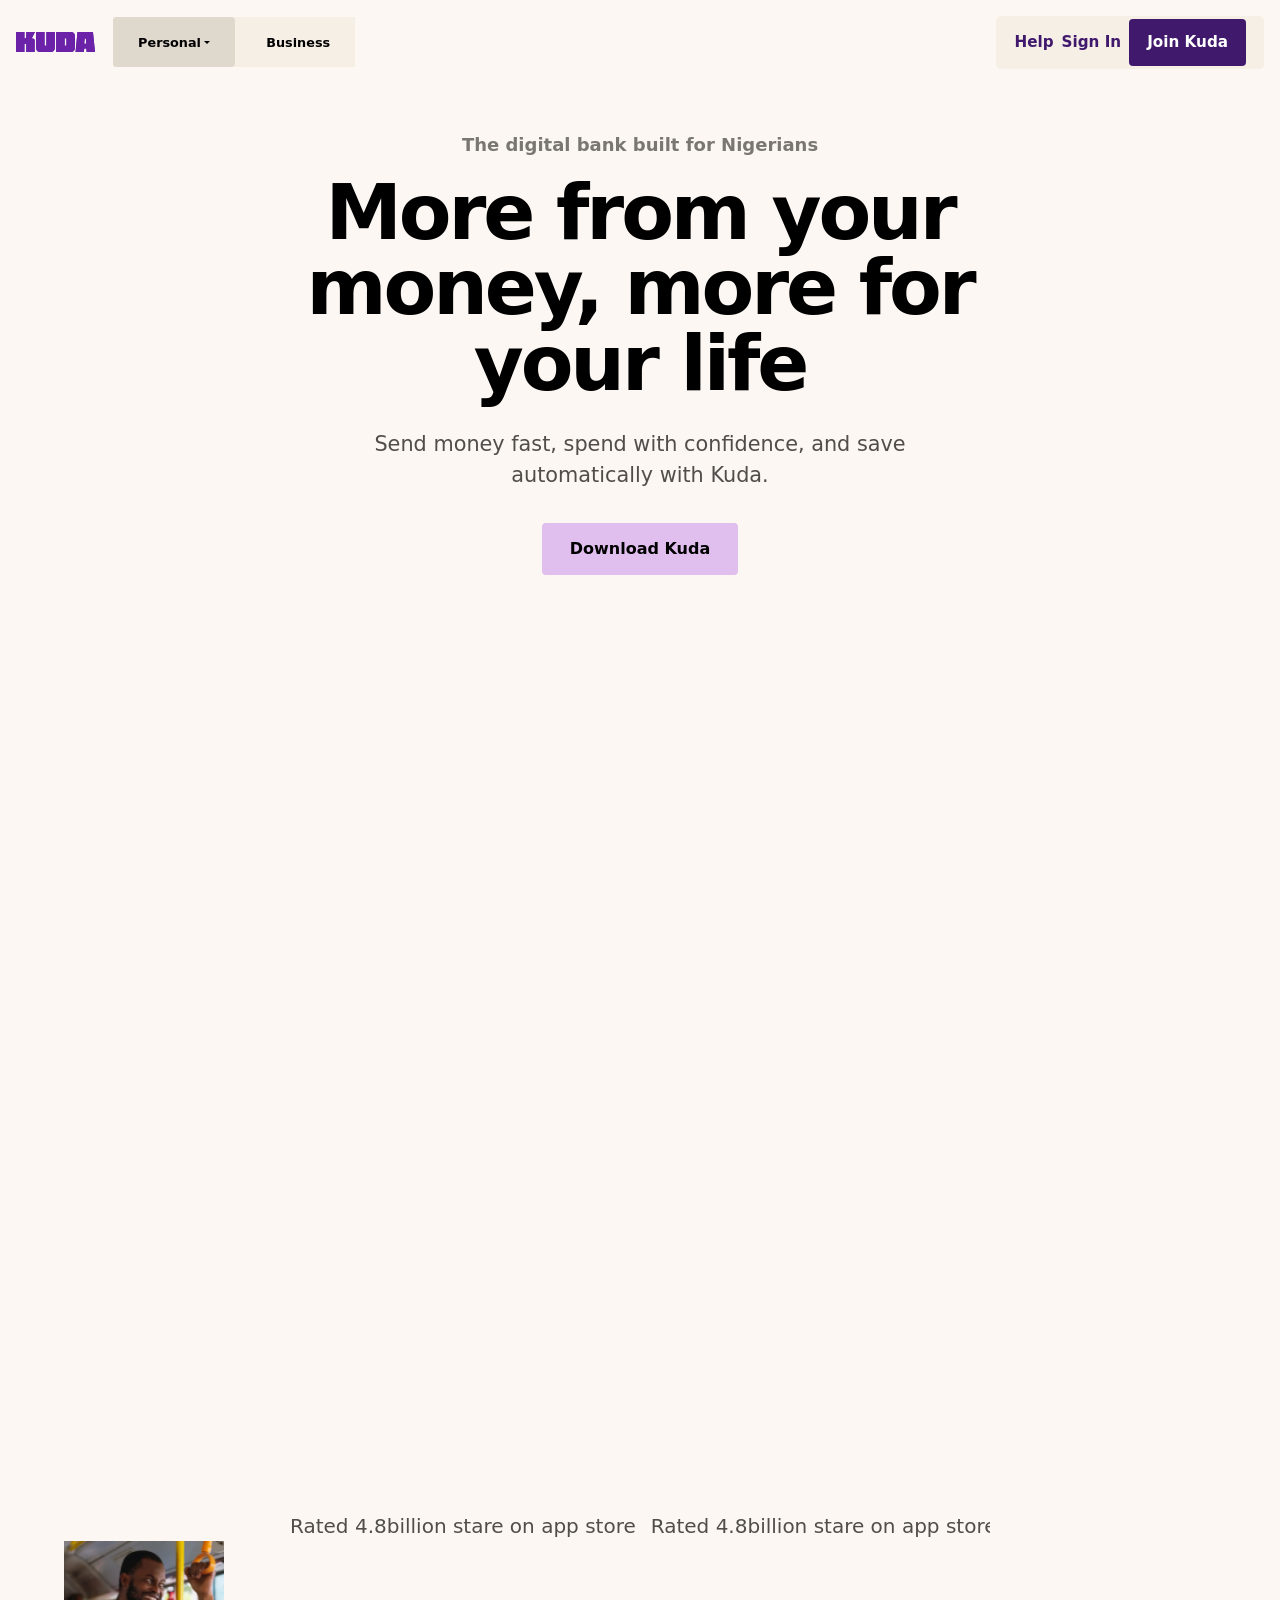
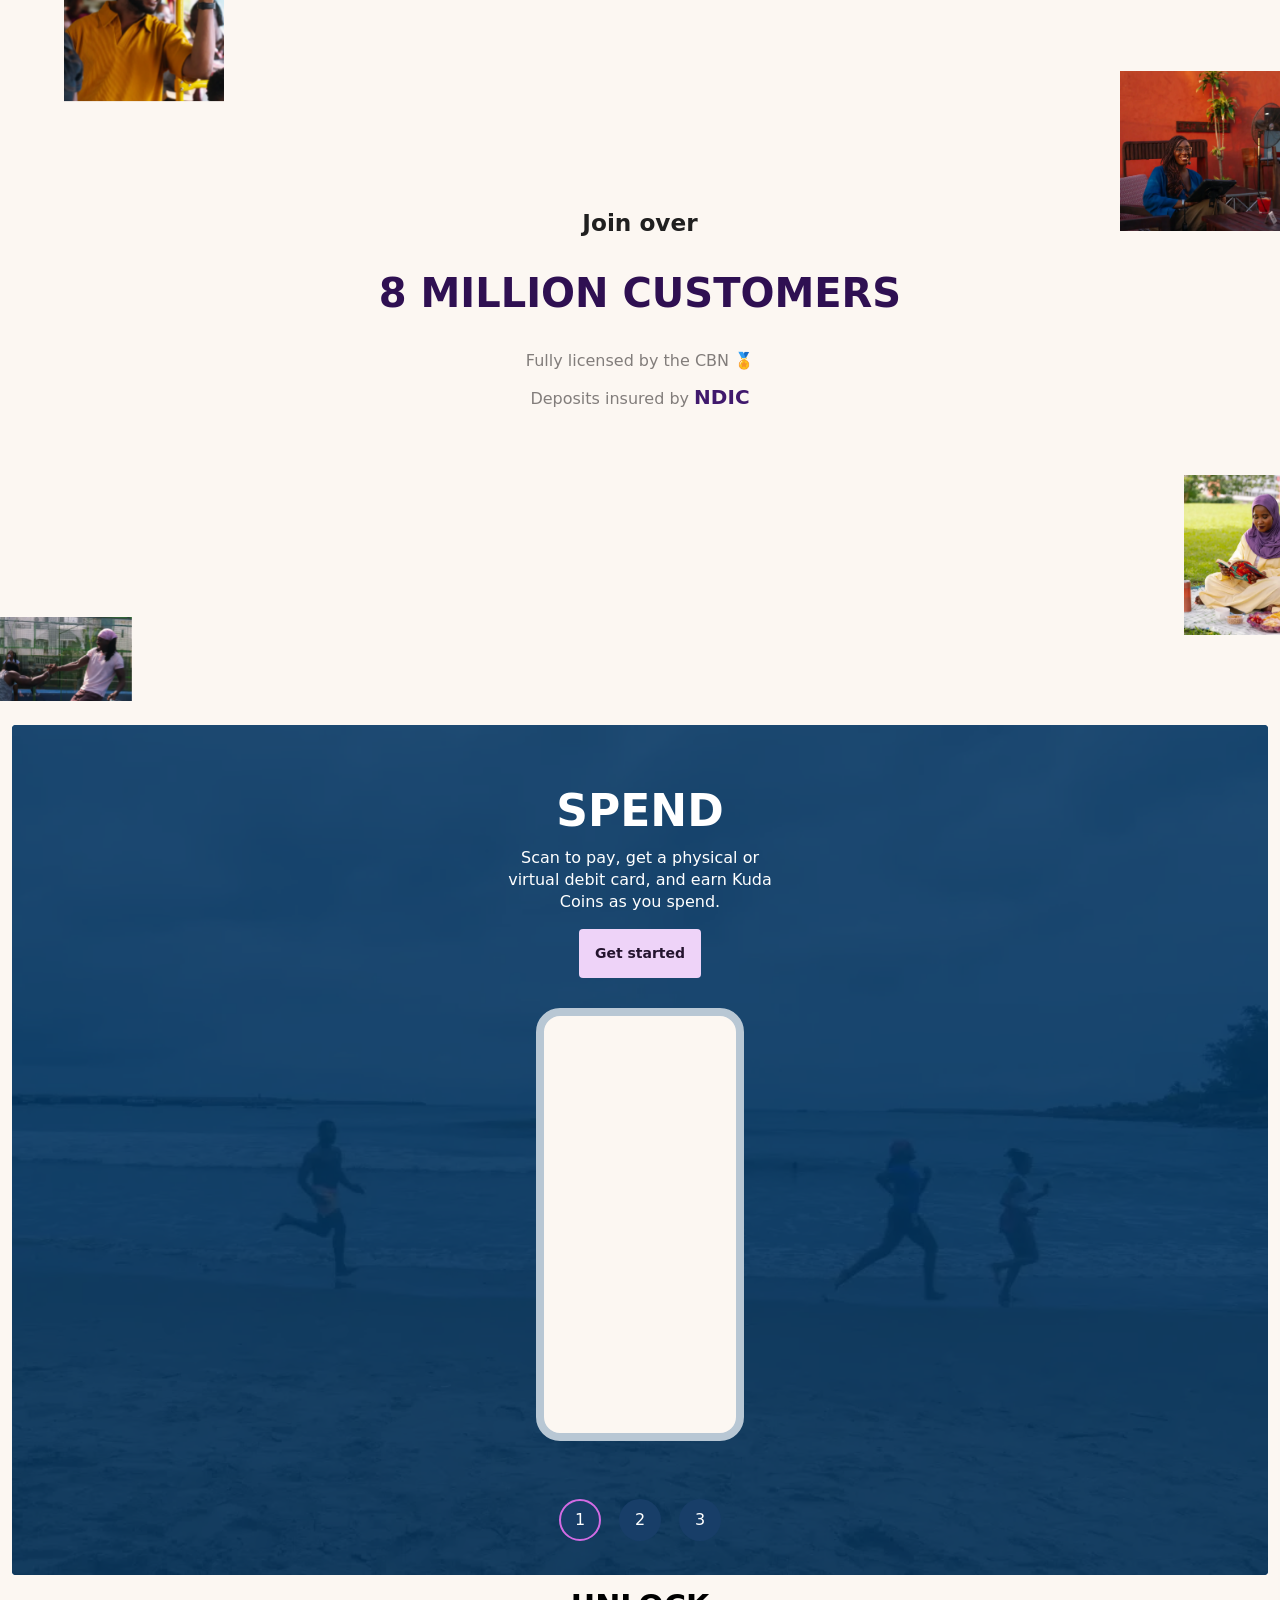
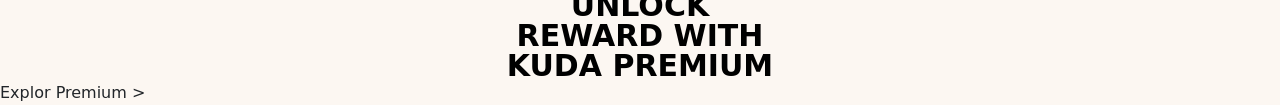
==== index.html @ dff818a2 "pela" ====
<!DOCTYPE html>
<html lang="en">

<head>
    <!-- Page metadata, stylesheets, and external fonts. -->
    <meta charset="UTF-8">
    <meta name="viewport" content="width=device-width, initial-scale=1.0">
    <title>Kuda</title>
    <link rel="stylesheet" href="bootstrap-5.3.8-dist/css/bootstrap.css">
    <link href="https://cdn.jsdelivr.net/npm/bootstrap@5.3.8/dist/css/bootstrap.min.css" rel="stylesheet"
        integrity="sha384-sRIl4kxILFvY47J16cr9ZwB07vP4J8+LH7qKQnuqkuIAvNWLzeN8tE5YBujZqJLB" crossorigin="anonymous">
    <link rel="stylesheet" href="style.css">
    <link rel="preconnect" href="https://fonts.googleapis.com">
    <link rel="preconnect" href="https://fonts.gstatic.com" crossorigin>
    <link
        href="https://fonts.googleapis.com/css2?family=Boldonse&family=Roboto:ital,wght@0,100..900;1,100..900&display=swap"
        rel="stylesheet">
</head>

<body>
    <!-- Main navigation: account switching, desktop links, and mobile menu. -->
    <nav class="navbar header-nav navbar-white bg-transparent fixed-top px-3 py-3 ">
        <div class="container-fluid">
            <div class="brand-area">
                <img src="asset/download.svg" alt="Kuda">
                <div class="account-switcher" aria-label="Account type">
                    <!-- Rough personal account dropdown for now. -->
                    <div class="dropdown">
                        <button class="account-button active dropdown-toggle" type="button" data-bs-toggle="dropdown"
                            aria-expanded="false">
                            Personal
                        </button>
                        <ul class="dropdown-menu">
                            <li><a class="dropdown-item" href="#">Personal</a></li>
                            <li><a class="dropdown-item" href="#">Business</a></li>
                        </ul>
                    </div>
                    <a class="account-button" href="#">Business</a>
                </div>
            </div>
            <!-- Desktop navigation links, hidden on smaller screens. -->
            <div class="desktop-nav d-none d-lg-flex align-items-center gap-2 ms-auto">
                <a href="#">Help</a>
                <a href="#">Sign In</a>
                <a class="join-button" href="#">Join Kuda</a>
            </div>
            <!-- Mobile navigation toggle and offcanvas menu. -->
            <button class="navbar-toggler d-lg-none" type="button" data-bs-toggle="offcanvas"
                data-bs-target="#offcanvasDarkNavbar" aria-controls="offcanvasDarkNavbar"
                aria-label="Toggle navigation">
                <span class="kuda-menu-icon" aria-hidden="true">
                    <span></span>
                    <span></span>
                    <span></span>
                </span>
            </button>
            <div class="offcanvas offcanvas-end text-bg-white" tabindex="-1" id="offcanvasDarkNavbar"
                aria-labelledby="offcanvasDarkNavbarLabel">
                <div class="offcanvas-header d-flex justify-content-between px-3 py-3">
                    <img src="asset/download.svg" alt="">
                    <div class="d-flex align-items-center gap-2 ">
                        <p>Help</p>
                        <p>Sign in</p>
                        <button type="button" class="btn-close btn-close-black " data-bs-dismiss="offcanvas"
                            aria-label="Close"></button>
                    </div>
                </div>
                <div class="offcanvas-body">
                    <ul class="navbar-nav justify-content-end flex-grow-1 pe-3">
                        <li class="nav-item">
                            <a class="nav-link active" aria-current="page" href="#">Home</a>
                        </li>
                        <li class="nav-item">
                            <a class="nav-link" href="#">Link</a>
                        </li>
                        <li class="nav-item dropdown">
                            <a class="nav-link dropdown-toggle" href="#" role="button" data-bs-toggle="dropdown"
                                aria-expanded="false">
                                Dropdown
                            </a>
                            <ul class="dropdown-menu dropdown-menu-dark">
                                <li><a class="dropdown-item" href="#">Action</a></li>
                                <li><a class="dropdown-item" href="#">Another action</a></li>
                                <li>
                                    <hr class="dropdown-divider">
                                </li>
                                <li><a class="dropdown-item" href="#">Something else here</a></li>
                            </ul>
                        </li>
                    </ul>
                    <form class="d-flex mt-3" role="search">
                        <input class="form-control me-2" type="search" placeholder="Search" aria-label="Search" />
                        <button class="btn btn-success" type="submit">Search</button>
                    </form>
                </div>
            </div>
        </div>
    </nav>

    <!-- Hero section introducing Kuda and its primary call to action. -->
    <main class="hero-section">
        <p class="hero-eyebrow">The digital bank built for Nigerians</p>
        <h1>More from your money, more for your life</h1>
        <p class="hero-description">Send money fast, spend with confidence, and save automatically with Kuda.</p>
        <a class="download-button" href="#">Download Kuda</a>
    </main>

    <!-- Full-width background video section. -->
    <div class="video-section">
        <video autoplay muted loop src="./asset/background.mp4"></video>
    </div>

    <!-- Repeating customer rating ticker. -->
    <div class="ticker">
        <div class="ticker-obj">
            <p>Rated 4.8billion stare on app store</p>
            <p>Rated 4.8billion stare on app store</p>
            <p>Rated 4.8billion stare on app store</p>
            <p>Rated 4.8billion stare on app store</p>
            <p>Rated 4.8billion stare on app store</p>
            <p>Rated 4.8billion stare on app store</p>
        </div>

    </div>


    <!-- about-customers -->
    <section class="about-customers">
        <div class="images" aria-hidden="true">
            <img src="./asset/smile.webp" alt="">
            <img src="./asset/woman.webp" alt="">
            <img src="asset/reading.webp" alt="">
            <img src="asset/playing.webp" alt="">
        </div>

        <div class="bout-customers">
            <p class="customer-intro">Join over</p>
            <h1 class="customer-number"> 8 MILLION CUSTOMERS</h1>
            <p class="customer-legal">Fully licensed by the CBN <span aria-hidden="true">&#127941;</span><br>
                Deposits insured by <strong>NDIC</strong>
            </p>
        </div>
        <!-- <a class="customer-cta d-md-none" href="#">Join Kuda<span class="less-dern">></span></a> -->
    </section>




    <!-- big-screen-slid -->

    <div class="big-screen-slide">



        <div id="carouselExampleSlidesOnly" class="carousel slide" data-bs-ride="carousel">
            <div class="carousel-inner">
                <div class="carousel-item active"></div>
                <div class="carousel-item"></div>
                <div class="carousel-item"></div>
            </div>
        </div>
        <div class="slide-copy">
            <h2>SPEND</h2>
            <p>Scan to pay, get a physical or virtual debit card, and earn Kuda Coins as you spend.</p>
            <a class="slide-button" href="#">Get started</a>
        </div>
        <div class="phone-frame">
            <video autoplay muted loop playsinline src="./asset/phone.mp4"></video>
        </div>
        <div class="slide-dots" aria-label="Carousel slides">
            <button type="button" data-bs-target="#carouselExampleSlidesOnly" data-bs-slide-to="0" class="active"
                aria-label="Spend"></button>
            <button type="button" data-bs-target="#carouselExampleSlidesOnly" data-bs-slide-to="1"
                aria-label="Save"></button>
            <button type="button" data-bs-target="#carouselExampleSlidesOnly" data-bs-slide-to="2"
                aria-label="Transfer"></button>
        </div>
    </div>


    <div class="center-text mt-3">
        <h1>UNLOCK
        <h1>REWARD WITH</h1>
        <h1> KUDA PREMIUM</h1>
        <p>Explor Premium ></p>
    </div>





</body>
<!-- Bootstrap provides the interactive dropdown and offcanvas menu behavior. -->
<script src="https://cdn.jsdelivr.net/npm/bootstrap@5.3.8/dist/js/bootstrap.bundle.min.js"
    integrity="sha384-FKyoEForCGlyvwx9Hj09JcYn3nv7wiPVlz7YYwJrWVcXK/BmnVDxM+D2scQbITxI"
    crossorigin="anonymous"></script>

</html>
---- style.css ----
/* Main responsive stage for the background-image carousel. */
.big-screen-slide {
    position: relative;
    width: calc(100% - 24px);
    min-height: 780px;
    margin: 32px 12px 0 !important;
    overflow: hidden;
    background: #06477d;
    color: #ffffff;
    border-radius: 4px;
}

/* Background panels fill the stage; the foreground content stays outside this carousel. */
.big-screen-slide .carousel,
.big-screen-slide .carousel-inner,
.big-screen-slide .carousel-item {
    position: absolute;
    inset: 0;
    min-height: 780px;
}

/* Keep each background image cropped cleanly across screen sizes. */
.big-screen-slide .carousel-item {
    padding: 0 !important;
    background-position: center;
    background-size: cover;
}

/* Blue tint keeps the fixed white copy readable over every image. */
.big-screen-slide .carousel-item::before {
    position: absolute;
    inset: 0;
    z-index: 0;
    content: "";
    background: rgba(3, 55, 99, 0.82);
}

/* The three backgrounds rotate automatically with Bootstrap's carousel. */
.big-screen-slide .carousel-item:nth-child(1) {
    background-image: url("./asset/imgi_58_NSI03079-1024x683.webp");
}

.big-screen-slide .carousel-item:nth-child(2) {
    background-image: url("./asset/imgi_62_NSI00522-1024x683.webp");
}

.big-screen-slide .carousel-item:nth-child(3) {
    background-image: url("./asset/imgi_66_NSI01733-1024x683.webp");
}

/* Fixed slide heading, description, and call-to-action. */
.slide-copy {
    position: relative;
    z-index: 1;
    padding-top: 64px !important;
    width: calc(100% - 32px);
    max-width: 280px;
    margin: 0 auto 30px !important;
    text-align: center;
}

.slide-copy h2 {
    margin-bottom: 14px !important;
    color: #ffffff;
    font-size: 44px;
    line-height: 1;
    font-weight: 900;
    letter-spacing: 0;
}

.slide-copy p {
    margin-bottom: 17px !important;
    color: #ffffff;
    font-size: 16px;
    line-height: 1.35;
}

.slide-button {
    display: inline-flex;
    align-items: center;
    justify-content: center;
    width: 122px;
    min-height: 49px;
    padding: 0 !important;
    border-radius: 4px;
    background: #eed3f8;
    color: #24142e;
    font-size: 14px;
    font-weight: 800;
    text-decoration: none;
    transition: background-color 180ms ease, transform 180ms ease;
}

.slide-button:hover,
.slide-button:focus-visible {
    background: #ffffff;
    color: #24142e;
    transform: translateY(-2px);
}

/* Phone video remains fixed while only the background carousel changes. */
.phone-frame {
    position: relative;
    width: min(208px, 72vw);
    height: 433px;
    margin: 0 auto !important;
    padding: 11px 8px !important;
    overflow: hidden;
    border: 8px solid #b8c7d4;
    border-radius: 24px;
    background: #fcf7f2;
}

.phone-frame video,
.phone-frame img {
    display: block;
    width: 100%;
    height: 100%;
    border-radius: 13px;
    object-fit: cover;
}

/* Fixed numbered controls for switching the background image. */
.slide-dots {
    position: absolute;
    right: 0;
    bottom: 34px;
    left: 0;
    z-index: 2;
    display: flex;
    justify-content: center;
    gap: 18px;
}

.slide-dots button {
    width: 42px;
    height: 42px;
    padding: 0 !important;
    border: 0;
    border-radius: 50%;
    background: #183e68;
    color: #ffffff;
}

.slide-dots button::after {
    content: attr(aria-label);
    font-size: 0;
}

.slide-dots button:first-child::before {
    content: "1";
}

.slide-dots button:nth-child(2)::before {
    content: "2";
}

.slide-dots button:nth-child(3)::before {
    content: "3";
}

.slide-dots button.active {
    outline: 2px solid #d36be3;
    outline-offset: -2px;
}

* {
    /* Reset browser defaults and use predictable sizing. */
    padding: 0 !important;
    margin: 0 !important;
    box-sizing: border-box !important;
}

body {
    background-color: #FCF7F2 !important;
    scroll-behavior: smooth;
}

.navbar {
    /* Keep the navigation visible while the page scrolls. */
    position: fixed;
    top: 0;
    left: 0;
    width: 100%;
    z-index: 10;
}

.header-nav img {
    height: 20px !important;
}

.brand-area {
    /* Keep the logo and account switcher together. */
    display: flex;
    align-items: center;
    gap: 18px;
}

.account-switcher {
    /* Hidden on smaller screens; enabled in the laptop media query below. */
    display: none;
    align-items: center;
    gap: 6px;
    background-color: #F5EFE6;
}

.account-button {
    display: inline-flex;
    align-items: center;
    justify-content: center;
    min-height: 50px;
    padding: 0 25px !important;
    border: none;
    border-radius: 4px;
    color: black;
    font-size: 0.8rem;
    font-weight: 700;
    text-decoration: none;
}

/* drop down for personal button */

.account-switcher .dropdown-menu {
    min-width: 150px;
    padding: 6px 0 !important;
    border: 1px solid #DFD8CD;
    border-radius: 4px;
    background-color: #FCF7F2;
}

.account-switcher .dropdown-item {
    padding: 8px 14px !important;
    color: black;
    font-size: 0.8rem;
    font-weight: 700;
}

.account-switcher .dropdown-item:hover,
.account-switcher .dropdown-item:focus {
    background-color: #DFD8CD;
    color: #40196d;
}

.account-button.active,
.account-button:hover,
.account-button:focus-visible {
    background-color: #DFD8CD;
    color: black;
}

.desktop-nav {
    background-color: #F5EFE6;
    padding: 3px 18px !important;
    border-radius: 5px;
}

.desktop-nav a {
    color: #40196d;
    font-size: 0.95rem;
    font-weight: 700;
    text-decoration: none;
}

.desktop-nav .join-button {
    display: inline-flex;
    align-items: center;
    min-height: 40px;
    padding: 12px 18px !important;
    border-radius: 4px;
    background-color: #40196d;
    color: #ffffff;
}

.desktop-nav .join-button:hover,
.desktop-nav .join-button:focus-visible {
    background-color: #2f1052;
}

.hero-section {
    /* Main hero content. */
    min-height: auto;
    padding: 124px 24px 56px !important;
    display: flex;
    flex-direction: column;
    align-items: center;
    justify-content: flex-start;
    text-align: center;
}

.offcanvas-header>img {
    height: 20px !important;
}

.navbar-toggler {
    border: none !important;
    outline: none !important;
    box-shadow: none !important;
    width: 40px;
    height: 40px;
    padding: 10px !important;
    display: inline-flex;
    align-items: center;
    justify-content: center;
    border-radius: 6px;
}

.navbar-toggler:focus {
    border: none !important;
    outline: none !important;
    box-shadow: none !important;
}

.kuda-menu-icon {
    width: 20px;
    height: 16px;
    display: inline-flex;
    flex-direction: column;
    justify-content: space-between;
}

.kuda-menu-icon span {
    width: 100%;
    height: 2px;
    display: block;
    border-radius: 2px;
    background: #40196d;
}

.hero-eyebrow {
    color: #7a7773;
    font-weight: 900;
    font-size: 18px;
    line-height: 1.4;
    margin-bottom: 18px !important;
}

.hero-section h1 {
    max-width: 760px;
    color: black;
    font-size: clamp(2.75rem, 6vw, 5.25rem);
    line-height: 0.98;
    font-weight: 800;
    letter-spacing: -0.04em;
    margin-bottom: 28px !important;
}

.hero-description {
    max-width: 560px;
    color: #514d4a;
    font-size: clamp(1.05rem, 2vw, 1.3rem);
    line-height: 1.5;
    font-weight: 500;
    margin-bottom: 32px !important;
}

.download-button {
    display: inline-flex;
    align-items: center;
    justify-content: center;
    min-height: 52px;
    padding: 0 28px !important;
    border-radius: 4px;
    background-color: #e0beee;
    color: black;
    font-size: 1rem;
    font-weight: 700;
    text-decoration: none;
    transition: background-color 180ms ease, transform 180ms ease;
}

.download-button:hover,
.download-button:focus-visible {
    background-color: #2f1052;
    color: #ffffff;
    transform: translateY(-2px);
}

.video-section {
    /* Responsive video container. */
    position: relative;
    width: calc(100% - 24px);
    height: clamp(360px, 70vh, 850px);
    overflow: hidden;
    max-width: 700px;
    margin: 0 auto !important;
}

.video-section>video {
    width: 100%;
    height: 100%;
    object-fit: cover;
}

.content {
    position: absolute;
    top: 0;
    left: 0;
    z-index: 1;
}

.ticker {
    /* Prevent the moving text from creating horizontal page overflow. */
    width: 100%;
    overflow: hidden;
    margin-top: 50px !important;
}

.ticker-obj {
    display: flex;
    gap: 15px;
    width: max-content;
    animation: move-side 15s linear infinite;

}

.ticker {
    white-space: nowrap;
    font-size: 20px;
    margin-right: 50px;
    color: #514d4a;

}

@keyframes move-side {
    from {
        transform: translateX(0);
    }

    to {
        transform: translateX(-50%);
    }
}



/* Customer section: clipped portrait collage with centered Kuda-style copy. */
.about-customers {
    position: relative;
    min-height: 760px;
    overflow: hidden;
    isolation: isolate;
}

.images {
    position: absolute;
    inset: 0;
    overflow: hidden;
    pointer-events: none;
}

.images>img {
    position: absolute;
    width: clamp(130px, 12.5vw, 192px);
    aspect-ratio: 1;
    object-fit: cover;
    border-radius: 0;
    opacity: 0;
    animation: customer-photo-in 700ms ease-out forwards;
}

.images>img:nth-child(1) {
    top: 0;
    left: 5%;
    animation-delay: 100ms;
}

.images>img:nth-child(2) {
    top: 130px;
    right: 0;
    animation-delay: 250ms;
}

.images>img:nth-child(3) {
    right: -5%;
    bottom: 66px;
    animation-delay: 400ms;
}

.images>img:nth-child(4) {
    bottom: -76px;
    left: -28px;
    animation-delay: 550ms;
}

.bout-customers {
    position: absolute;
    inset: 0;
    z-index: 1;
    display: flex;
    flex-direction: column;
    justify-content: center;
    align-items: center;
    padding: 0 24px 20px !important;
    text-align: center;
}

.customer-intro {
    margin-bottom: 28px !important;
    color: #202020;
    font-size: clamp(1.1rem, 3vw, 1.45rem);
    font-weight: 800;
}

.bout-customers h1 {
    color: #2f1052 !important;
    font-weight: 900;
}

.customer-number {
    display: inline-block;
    min-width: 1.1ch;
}

.customer-legal {
    margin-top: 28px !important;
    color: #827d7b;
    font-size: clamp(0.85rem, 2vw, 1rem);
    line-height: 2;
}

.customer-legal strong {
    color: #40196d;
    font-size: 1.25em;
}

.customer-cta {
    position: fixed;
    right: 5%;
    bottom: 18px;
    left: 5%;
    z-index: 2;
    display: flex;
    align-items: center;
    justify-content: space-between;
    min-height: 50px;
    padding: 0 18px !important;
    border-radius: 4px;
    background-color: #40196d;
    color: #ffffff;
    font-weight: 800;
    text-decoration: none;
}



/* the center text */
.center-text>h1{
    color: black;
    text-align: center;
    font-weight: 900; 
    font-size: 30px;
    line-height: 30px;
}
.center-text{
    
}

@keyframes customer-photo-in {
    from {
        opacity: 0;
        transform: translateY(22px);
    }

    to {
        opacity: 1;
        transform: translateY(0);
    }
}




/* Responsive styles: keep all viewport-specific rules together. */
@media (min-width: 768px) {

    /* Tablet and medium-sized screens. */
    .hero-section {
        padding-top: 132px !important;
    }

    .big-screen-slide {
        width: min(1120px, calc(100% - 48px));
        margin: 56px auto 0 !important;
    }
}

@media (min-width: 992px) {

    /* Laptop screens and larger use a taller, raised background stage. */
    .account-switcher {
        display: flex;
    }

    .video-section {
        max-width: 1800px;
        height: 850px;
    }

    .big-screen-slide {
        width: min(1800px, calc(100% - 24px));
        min-height: 850px;
        margin-top: 24px !important;
    }

    .big-screen-slide .carousel,
    .big-screen-slide .carousel-inner,
    .big-screen-slide .carousel-item {
        min-height: 850px;
    }

    .big-screen-slide .carousel-item {
        background-position: center top;
    }

    .ticker {
        max-width: 700px;
        margin: 30px auto 0 !important;

    }
}
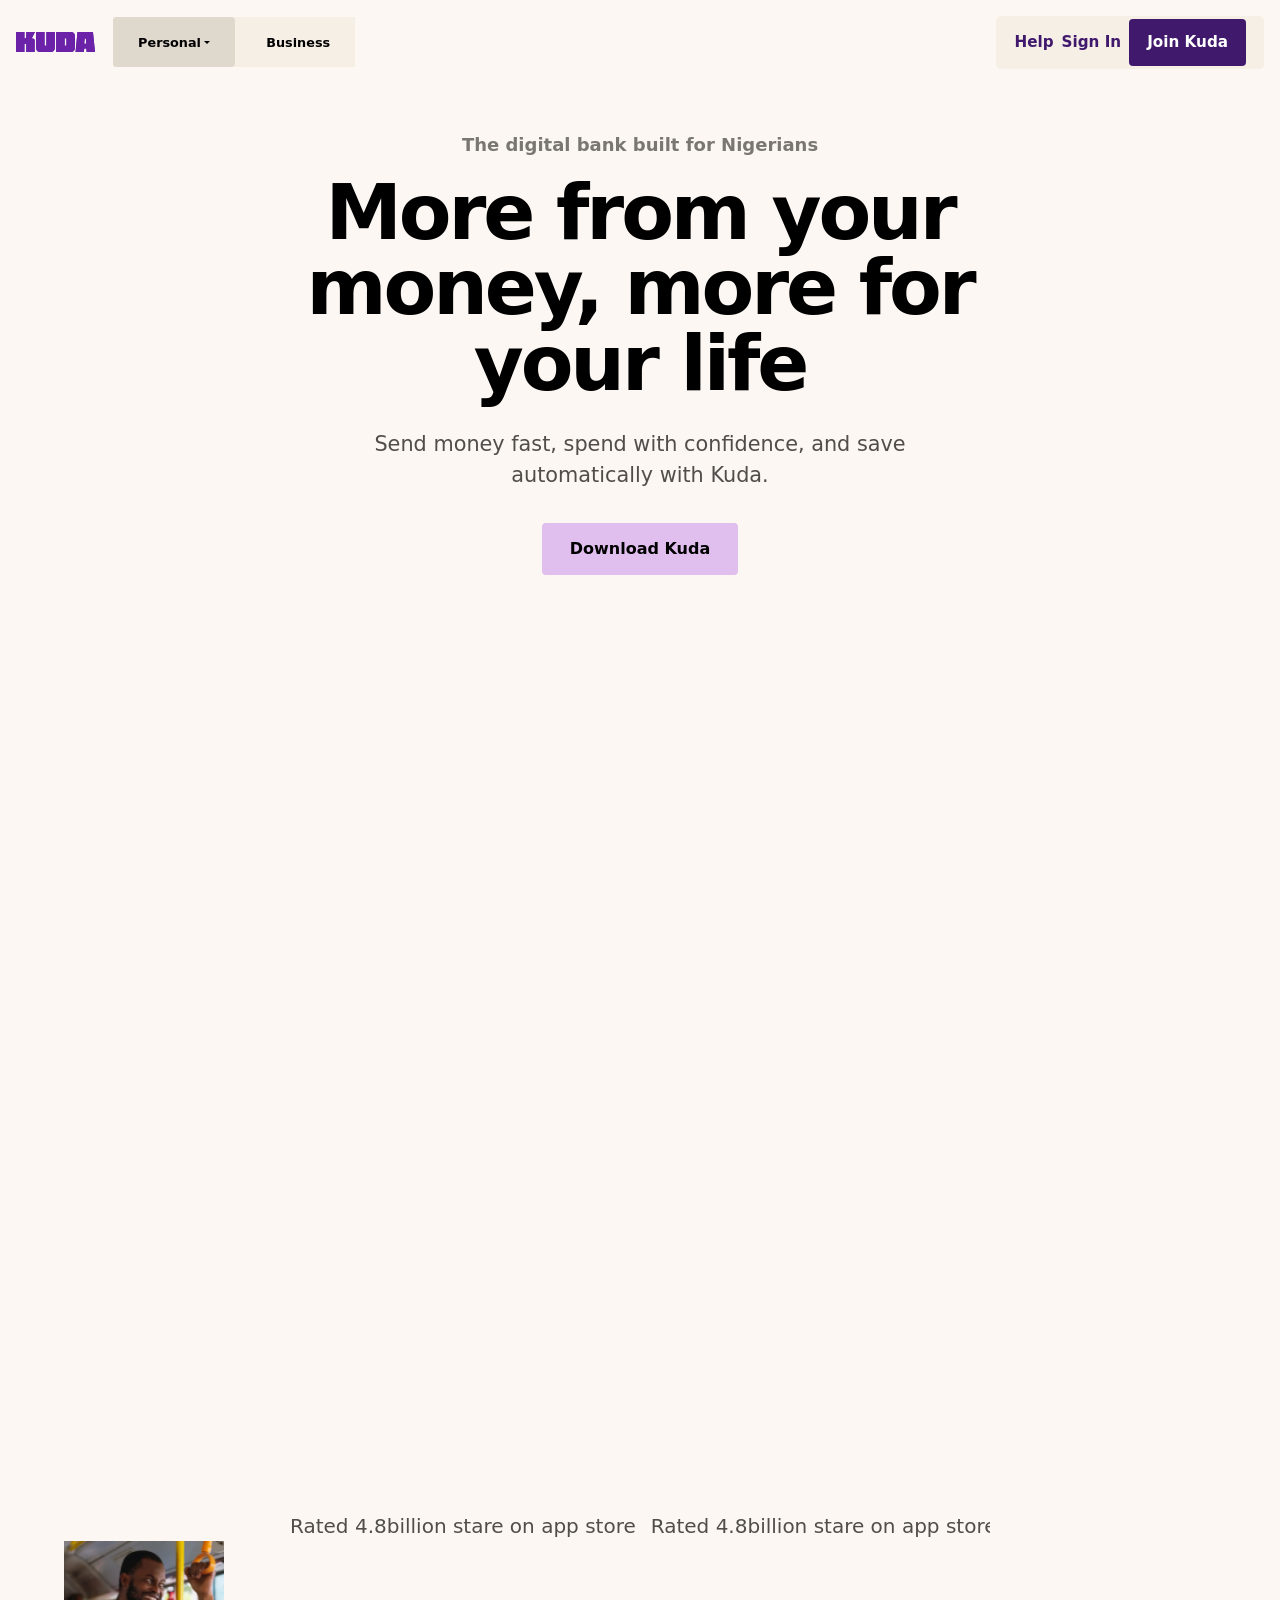
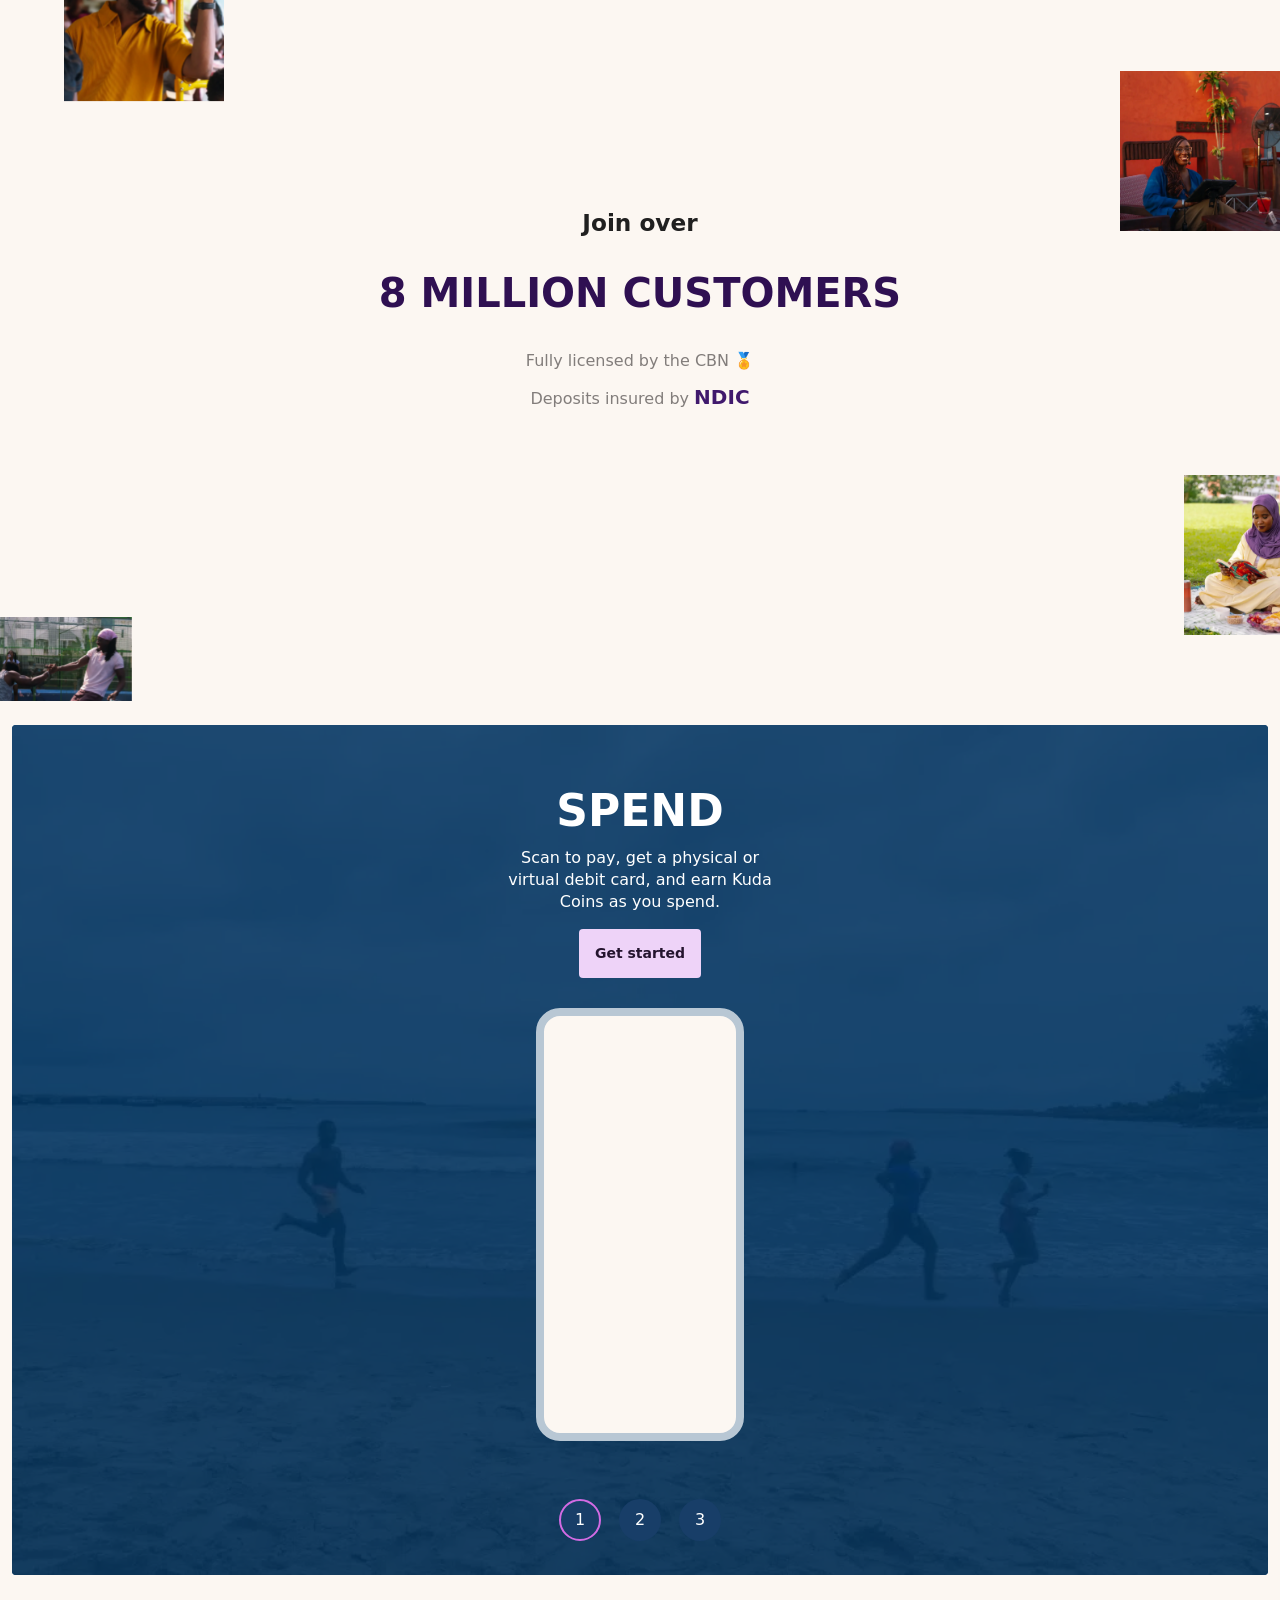
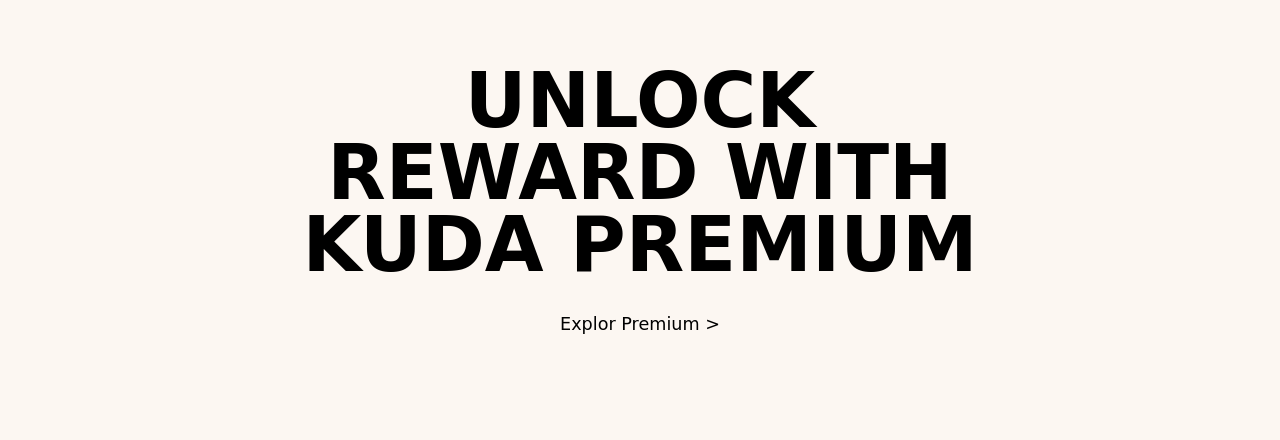
==== commit 07e5017d: "add" ====
--- a/index.html
+++ b/index.html
@@ -179,7 +179,7 @@
 
 
     <div class="center-text mt-3">
-        <h1>UNLOCK
+        <h1>UNLOCK</h1>
         <h1>REWARD WITH</h1>
         <h1> KUDA PREMIUM</h1>
         <p>Explor Premium ></p>
--- a/style.css
+++ b/style.css
@@ -544,15 +544,40 @@
 
 
 /* the center text */
-.center-text>h1{
+.center-text {
+    width: min(100% - 32px, 760px);
+    margin: clamp(40px, 7vw, 96px) auto clamp(48px, 8vw, 112px) !important;
+    text-align: center;
+}
+
+.center-text>h1 {
+    margin: 0 !important;
     color: black;
-    text-align: center;
-    font-weight: 900; 
-    font-size: 30px;
-    line-height: 30px;
-}
-.center-text{
-    
+    font-weight: 900;
+    font-size: clamp(2rem, 6vw, 4.75rem);
+    line-height: 0.95;
+    letter-spacing: 0;
+}
+
+.center-text>p {
+    margin-top: clamp(18px, 3vw, 30px) !important;
+    color: black;
+    font-size: clamp(0.9rem, 1.8vw, 1.1rem);
+}
+
+.center-text>p:hover {
+    color: gray;
+    cursor: pointer;
+}
+
+@media (max-width: 400px) {
+    .center-text {
+        width: calc(100% - 24px);
+    }
+
+    .center-text>h1 {
+        font-size: clamp(1.8rem, 11vw, 2.4rem);
+    }
 }
 
 @keyframes customer-photo-in {
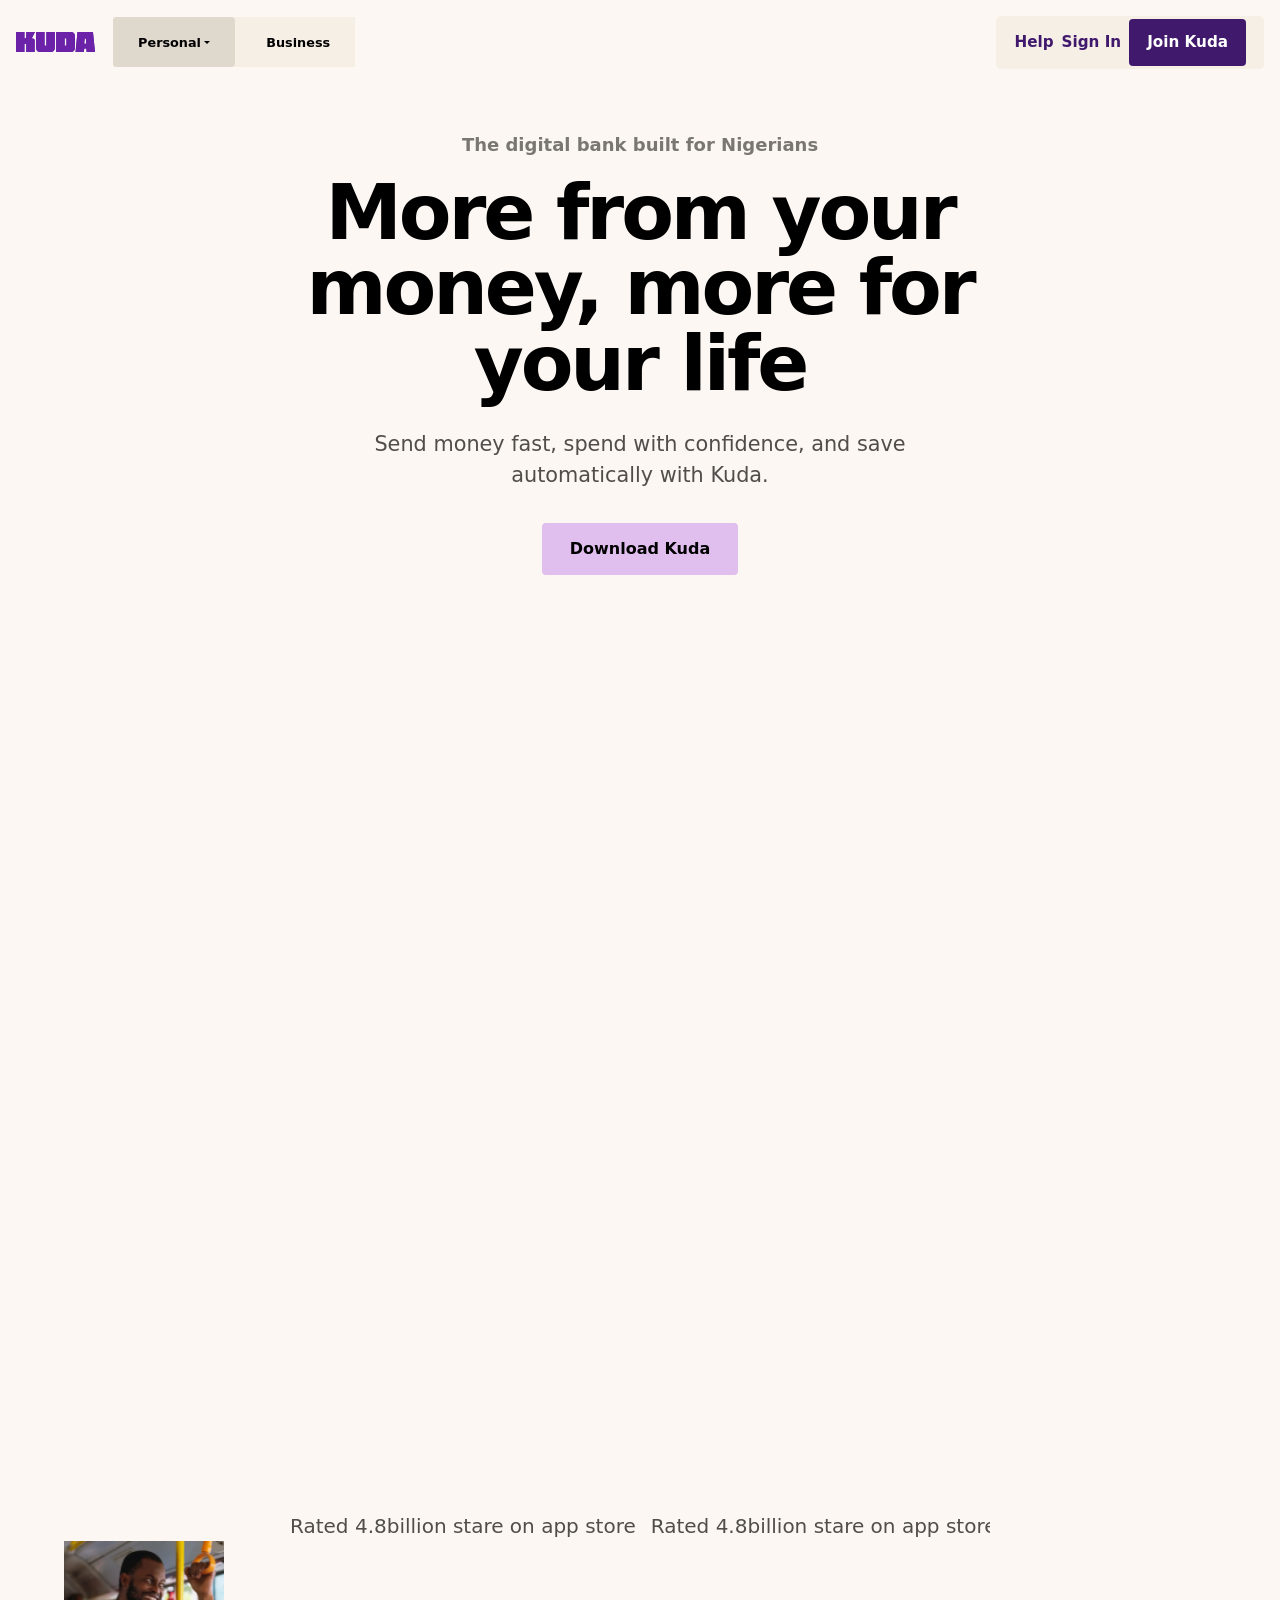
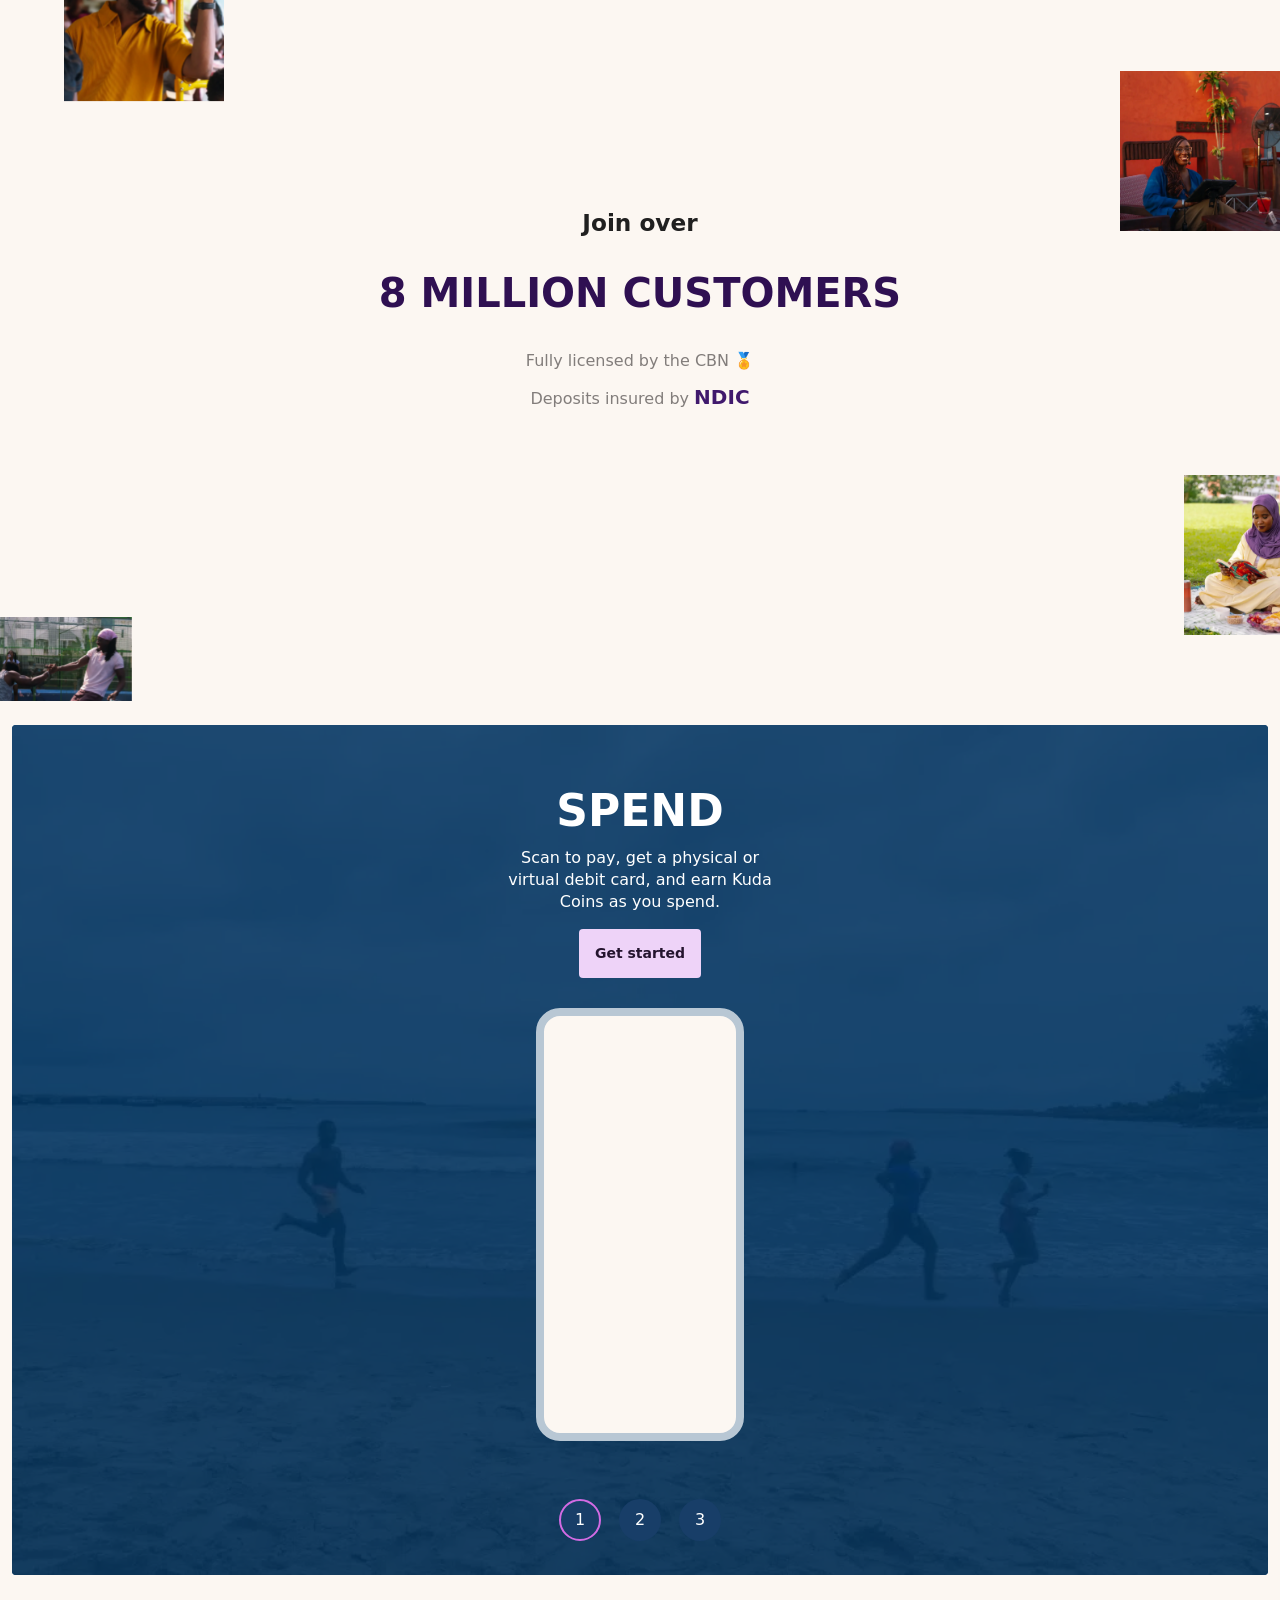
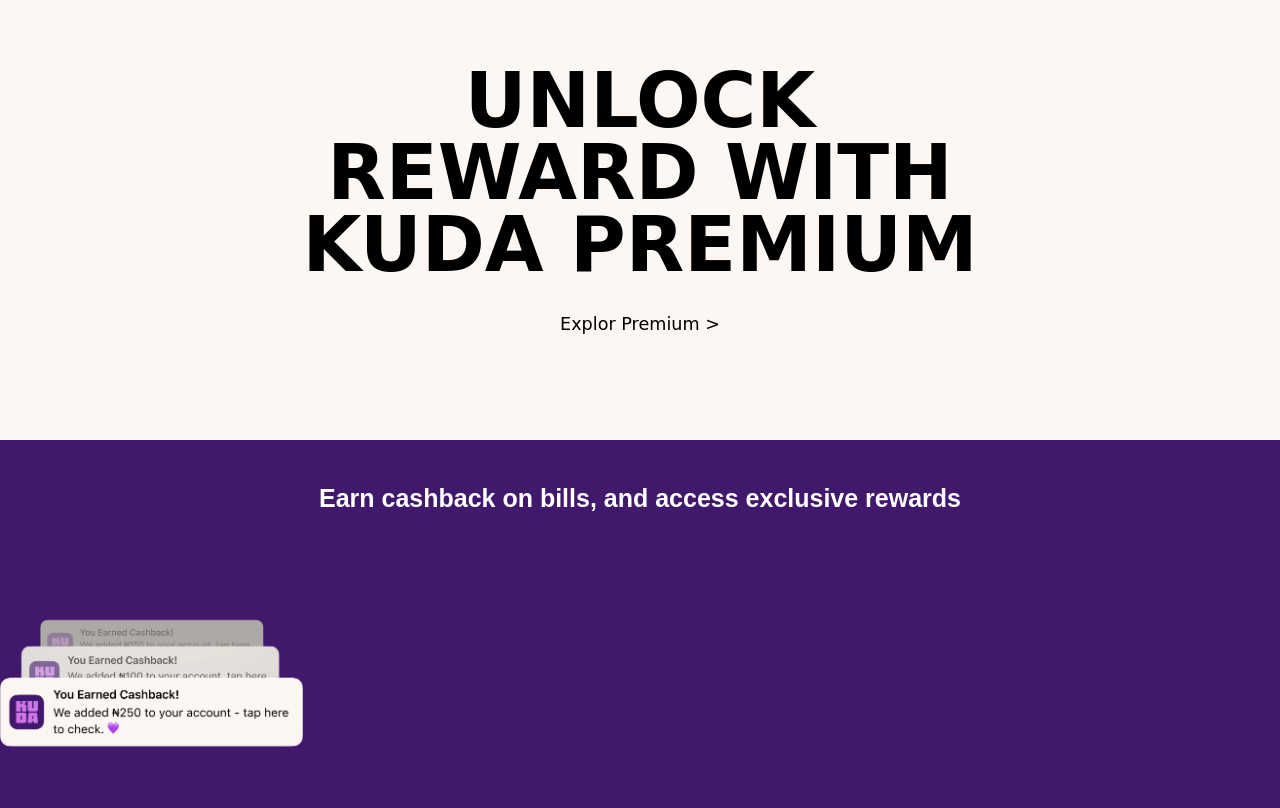
==== commit ca2eb70e: "add" ====
--- a/index.html
+++ b/index.html
@@ -140,7 +140,7 @@
                 Deposits insured by <strong>NDIC</strong>
             </p>
         </div>
-        <!-- <a class="customer-cta d-md-none" href="#">Join Kuda<span class="less-dern">></span></a> -->
+         <!-- <a class="customer-cta d-md-none" href="#">Join Kuda<span class="less-dern">></span></a>  -->
     </section>
 
 
@@ -188,6 +188,18 @@
 
 
 
+    <div class="flex-box">
+        <div class="box-1">
+            <p>Earn cashback on bills,
+                and access exclusive
+                rewards
+            </p>
+            <img  src="asset/CASHBACK-TILES-UPDATED.png" alt="">
+        </div>
+    </div>
+
+
+
 
 </body>
 <!-- Bootstrap provides the interactive dropdown and offcanvas menu behavior. -->
--- a/style.css
+++ b/style.css
@@ -569,6 +569,25 @@
     color: gray;
     cursor: pointer;
 }
+.flex-box{
+    background-color: #40196D;
+    
+}
+.box-1>p{
+    padding: 40px 20px !important;
+    text-align: center;
+    color: white;
+    font-size: 25px;
+    font-family: Arial, Helvetica, sans-serif;
+    font-weight: 900;
+}
+.box-1>img{
+    height: 250px;
+    display: flex;
+    justify-content: center;
+    align-items: center;
+}
+  
 
 @media (max-width: 400px) {
     .center-text {
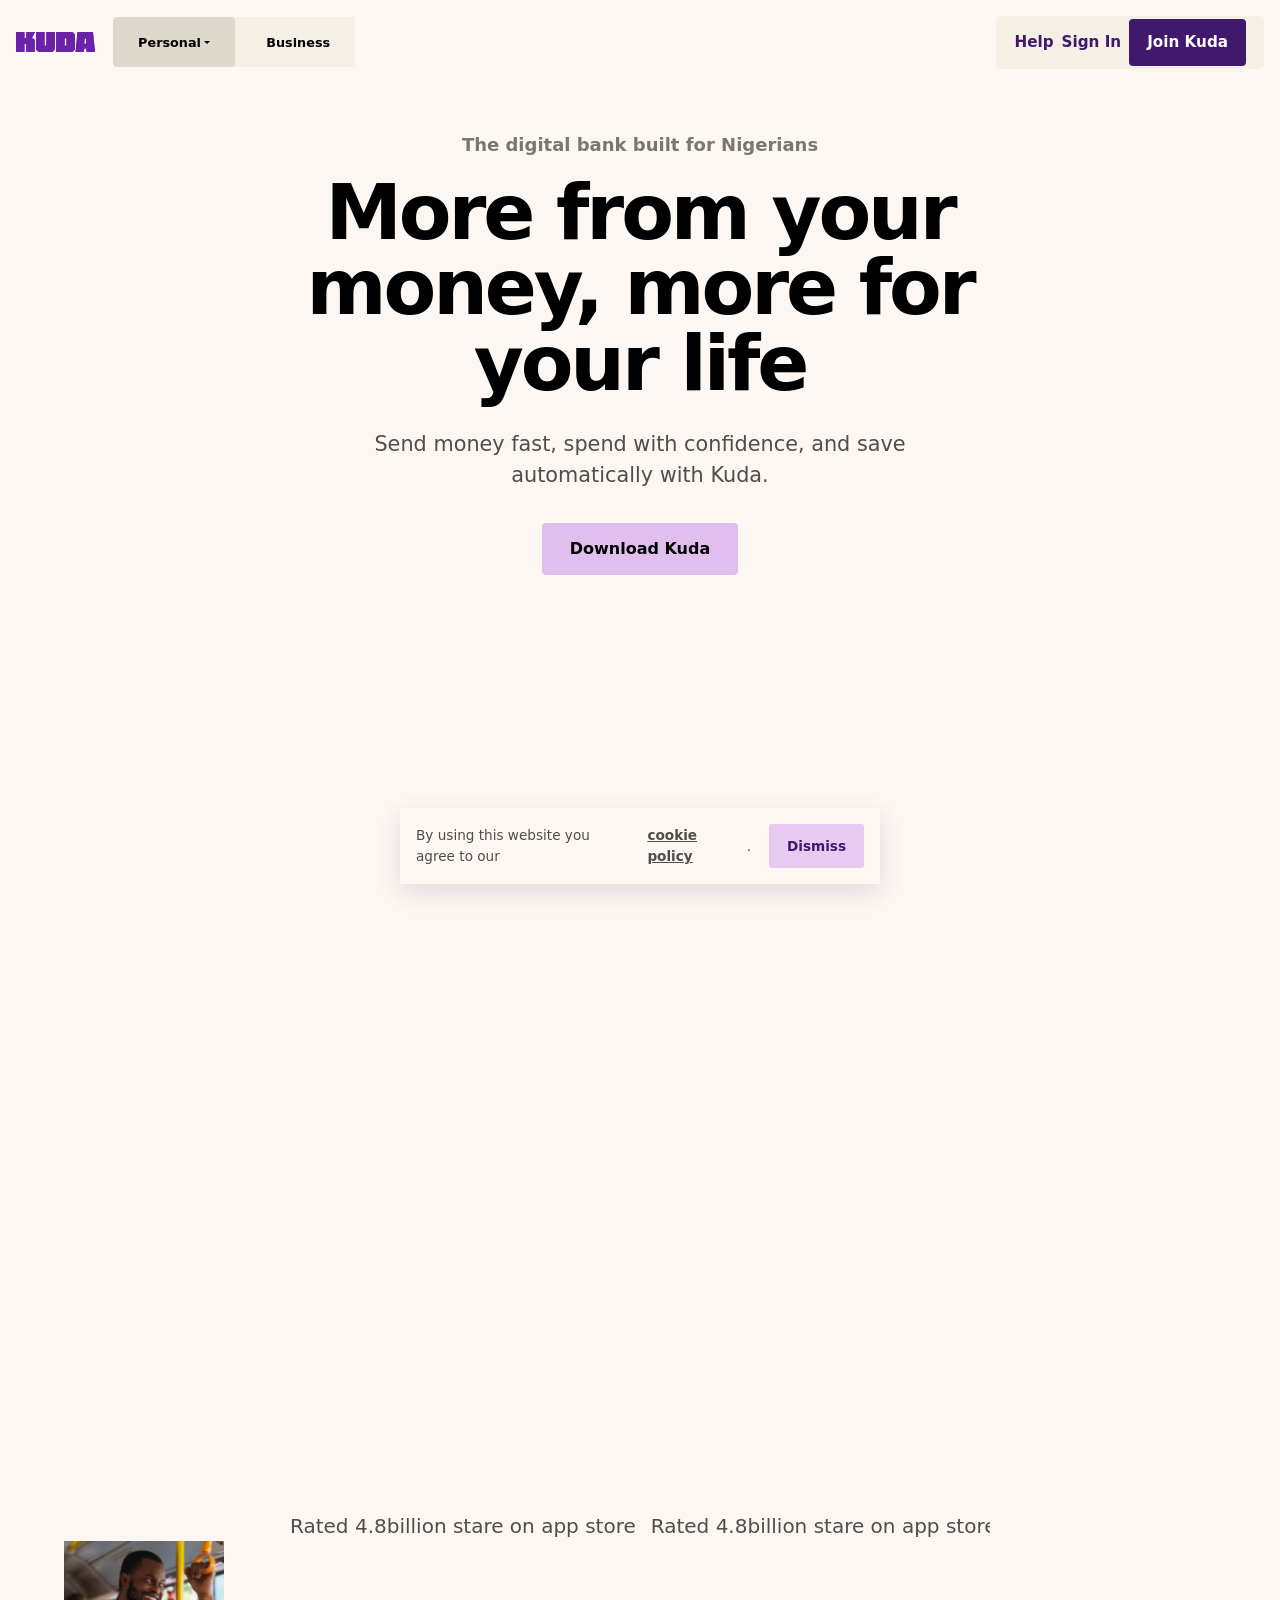
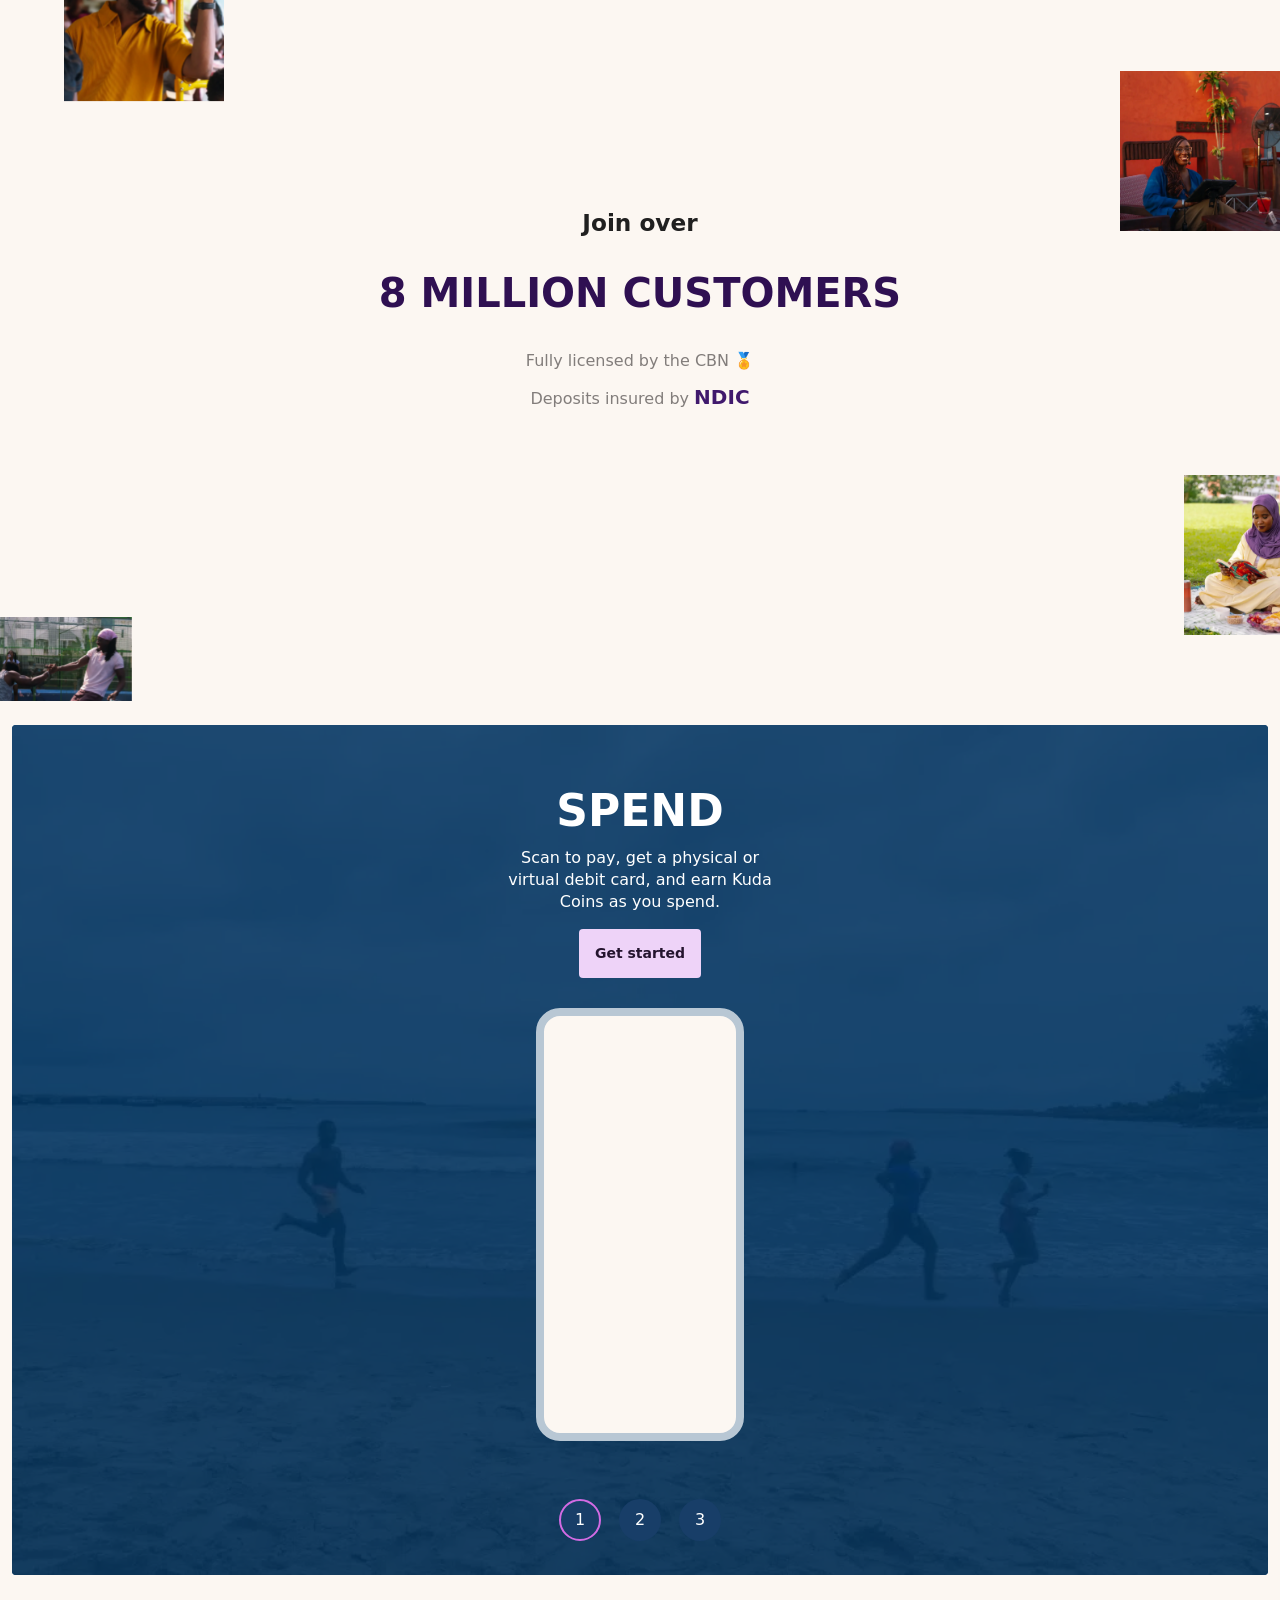
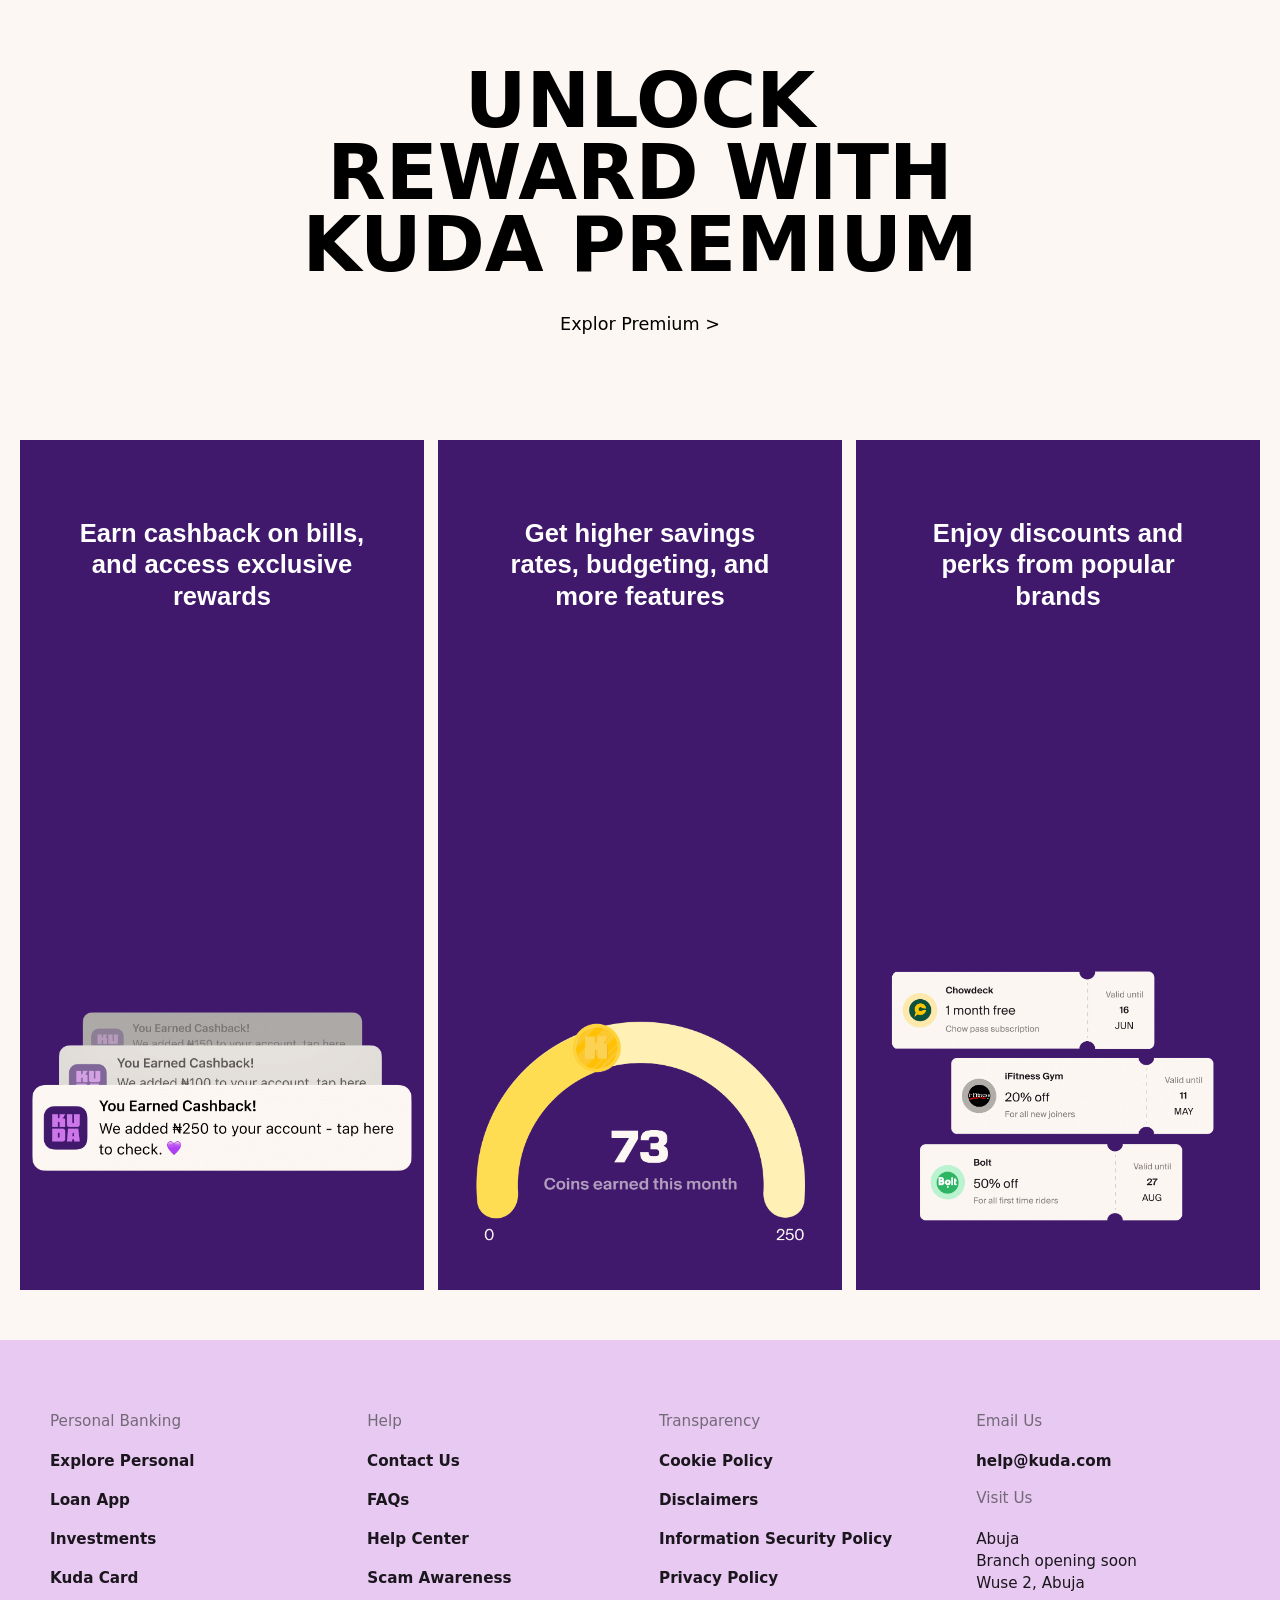
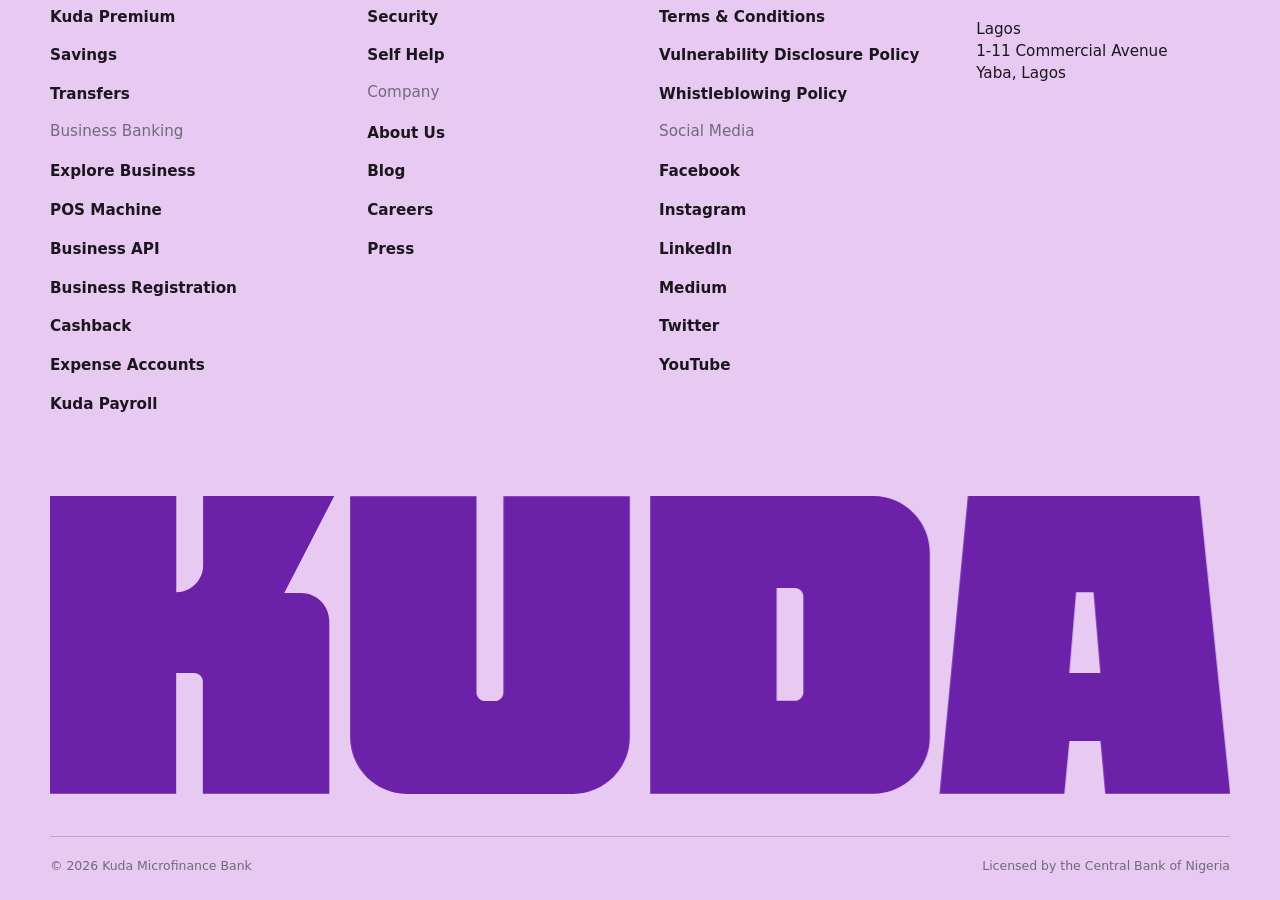
==== commit 4299080e: "add a little more" ====
--- a/index.html
+++ b/index.html
@@ -140,7 +140,7 @@
                 Deposits insured by <strong>NDIC</strong>
             </p>
         </div>
-         <!-- <a class="customer-cta d-md-none" href="#">Join Kuda<span class="less-dern">></span></a>  -->
+        <!-- <a class="customer-cta d-md-none" href="#">Join Kuda<span class="less-dern">></span></a>  -->
     </section>
 
 
@@ -188,15 +188,85 @@
 
 
 
-    <div class="flex-box">
+    <section class="flex-box" aria-label="Kuda Premium benefits">
         <div class="box-1">
-            <p>Earn cashback on bills,
-                and access exclusive
-                rewards
-            </p>
-            <img  src="asset/CASHBACK-TILES-UPDATED.png" alt="">
-        </div>
-    </div>
+            <p>Earn cashback on bills,<br>and access exclusive<br>rewards</p>
+            <img src="asset/curve_files/CASHBACK-TILES-UPDATED.png" alt="Cashback notification">
+        </div>
+        <div class="box-1">
+            <p>Get higher savings<br>rates, budgeting, and<br>more features</p>
+            <img src="asset/curve_files/Coins-earned-Premium-1.png" alt="Coins earned this month">
+        </div>
+        <div class="box-1">
+            <p>Enjoy discounts and<br>perks from popular<br>brands</p>
+            <img src="asset/curve_files/Discounts-Premium.png" alt="Partner discount vouchers">
+        </div>
+    </section>
+
+
+
+    <!-- Footer navigation, legal links, cookie notice, and animated Kuda mark. -->
+    <footer class="site-footer">
+        <div class="footer-links">
+            <div class="footer-column">
+                <h3>Personal Banking</h3><a href="#">Explore Personal</a><a href="#">Loan App</a><a
+                    href="#">Investments</a><a href="#">Kuda Card</a><a href="#">Kuda Premium</a><a
+                    href="#">Savings</a><a href="#">Transfers</a>
+                <h3 class="footer-subheading">Business Banking</h3><a href="#">Explore Business</a><a href="#">POS
+                    Machine</a><a href="#">Business API</a><a href="#">Business Registration</a><a
+                    href="#">Cashback</a><a href="#">Expense Accounts</a><a href="#">Kuda Payroll</a>
+            </div>
+            <div class="footer-column">
+                <h3>Help</h3><a href="#">Contact Us</a><a href="#">FAQs</a><a href="#">Help Center</a><a href="#">Scam
+                    Awareness</a><a href="#">Security</a><a href="#">Self Help</a>
+                <h3 class="footer-subheading">Company</h3><a href="#">About Us</a><a href="#">Blog</a><a
+                    href="#">Careers</a><a href="#">Press</a>
+            </div>
+            <div class="footer-column">
+                <h3>Transparency</h3><a href="#">Cookie Policy</a><a href="#">Disclaimers</a><a href="#">Information
+                    Security Policy</a><a href="#">Privacy Policy</a><a href="#">Terms &amp; Conditions</a><a
+                    href="#">Vulnerability Disclosure Policy</a><a href="#">Whistleblowing Policy</a>
+                <h3 class="footer-subheading">Social Media</h3><a href="#">Facebook</a><a href="#">Instagram</a><a
+                    href="#">LinkedIn</a><a href="#">Medium</a><a href="#">Twitter</a><a href="#">YouTube</a>
+            </div>
+            <div class="footer-column footer-contact">
+                <h3>Email Us</h3><a href="mailto:help@kuda.com">help@kuda.com</a>
+                <h3 class="footer-subheading">Visit Us</h3>
+                <p>Abuja<br>Branch opening soon<br>Wuse 2, Abuja</p>
+                <p>Lagos<br>1-11 Commercial Avenue<br>Yaba, Lagos</p>
+            </div>
+        </div>
+        <!-- The four SVG letter groups animate independently in the footer. -->
+        <div class="footer-logo-animation" aria-label="Kuda">
+            <svg class="footer-logo-svg" width="1392" height="352" viewBox="0 0 1392 352" fill="none"
+                xmlns="http://www.w3.org/2000/svg" role="img" aria-label="Kuda">
+                <g class="footer-logo-letter footer-logo-letter--k">
+                    <path
+                        d="M0 0H148.973V113.42C166.493 113.42 180.648 99.2276 180.648 81.6621V0.116335H335.306L276.367 114.467H296.091C314.538 114.467 329.505 129.473 329.505 147.969V351.31H180.3V218.929C180.3 213.345 175.775 208.808 170.206 208.808H148.857V351.31H0V0Z"
+                        fill="#6B21A8" />
+                </g>
+                <g class="footer-logo-letter footer-logo-letter--u">
+                    <path
+                        d="M503.091 0.350701V231.727C503.091 237.31 507.616 241.847 513.185 241.847H524.787C530.356 241.847 534.881 237.31 534.881 231.727V0.350701H683.97V284.423C683.97 321.415 654.037 351.428 617.141 351.428H420.946C384.051 351.428 354.117 321.415 354.117 284.423V0.234375H503.207H503.091V0.350701Z"
+                        fill="#6B21A8" />
+                </g>
+                <g class="footer-logo-letter footer-logo-letter--d">
+                    <path
+                        d="M971.108 0C1008 0 1037.94 30.0126 1037.94 67.0048V284.305C1037.94 321.297 1008 351.194 971.108 351.194H708.084V0H971.108ZM857.173 108.534V241.613H878.638C884.207 241.613 888.732 237.076 888.732 231.492V118.654C888.732 113.071 884.207 108.534 878.638 108.534H857.173Z"
+                        fill="#6B21A8" />
+                </g>
+                <g class="footer-logo-letter footer-logo-letter--a">
+                    <path
+                        d="M1392.24 351.194L1356.04 0H1082.81L1049.4 351.194H1196.63L1202.55 289.075H1239.21L1244.89 351.194H1392.24ZM1202.43 208.925L1210.44 113.652H1231.09L1239.09 208.925H1202.43Z"
+                        fill="#6B21A8" />
+                </g>
+            </svg>
+        </div>
+        <div class="footer-bottom"><span>© 2026 Kuda Microfinance Bank</span><span>Licensed by the Central Bank of
+                Nigeria</span></div>
+        <div class="cookie-notice">By using this website you agree to our <a href="#">cookie policy</a>.<button
+                type="button">Dismiss</button></div>
+    </footer>
 
 
 
--- a/style.css
+++ b/style.css
@@ -569,25 +569,303 @@
     color: gray;
     cursor: pointer;
 }
-.flex-box{
-    background-color: #40196D;
-    
-}
-.box-1>p{
-    padding: 40px 20px !important;
+
+.flex-box {
+    display: flex;
+    flex-direction: row;
+    gap: 14px;
+    width: calc(100% - 32px);
+    margin: 0 auto 50px !important;
+    overflow-x: auto;
+    overflow-y: hidden;
+    scroll-snap-type: x mandatory;
+    scrollbar-width: none;
+}
+
+.flex-box::-webkit-scrollbar {
+    display: none;
+}
+
+.box-1 {
+    display: flex;
+    flex: 0 0 clamp(260px, 82vw, 100%);
+    min-height: 565px;
+    flex-direction: column;
+    align-items: center;
+    overflow: hidden;
+    scroll-snap-align: start;
+    background-color: #40196d;
+}
+
+.box-1>p {
+    padding: 58px 20px 0 !important;
     text-align: center;
     color: white;
-    font-size: 25px;
+    font-size: clamp(1.25rem, 5vw, 1.6rem);
+    line-height: 1.22;
     font-family: Arial, Helvetica, sans-serif;
     font-weight: 900;
 }
-.box-1>img{
-    height: 250px;
+
+.box-1>img {
+    display: block;
+    width: min(94%, 500px);
+    height: auto;
+    margin: auto auto 42px !important;
+}
+
+/* Footer layout follows the reference site's grouped navigation columns. */
+.site-footer {
+    position: relative;
+    width: 100%;
+    margin-top: 0 !important;
+    padding: 72px max(24px, calc((100% - 1180px) / 2)) 24px !important;
+    background: #e7c9f1;
+    color: #1b161d;
+}
+
+.footer-links {
+    display: grid;
+    grid-template-columns: 1.1fr 1fr 1.1fr 1fr;
+    gap: 38px;
+    margin: 0 0 64px !important;
+}
+
+.footer-column {
+    opacity: 0;
+    transform: translateY(24px);
+    animation: footer-column-in 700ms cubic-bezier(.2, .8, .2, 1) forwards;
+}
+
+.footer-column:nth-child(2) {
+    animation-delay: 120ms;
+}
+
+.footer-column:nth-child(3) {
+    animation-delay: 240ms;
+}
+
+.footer-column:nth-child(4) {
+    animation-delay: 360ms;
+}
+
+.footer-links h3 {
+    margin: 0 0 20px !important;
+    color: #736979;
+    font-size: .95rem;
+    font-weight: 500;
+}
+
+.footer-links a {
+    display: block;
+    width: fit-content;
+    margin-bottom: 16px !important;
+    color: #1b161d;
+    font-size: .95rem;
+    font-weight: 800;
+    text-decoration: none;
+    transition: color 180ms ease, transform 180ms ease;
+}
+
+.footer-links a:hover {
+    color: #40196d;
+    transform: translateX(4px);
+}
+
+.footer-subheading {
+    margin-top: 34px !important;
+}
+
+.footer-contact p {
+    margin: 0 0 24px !important;
+    color: #1b161d;
+    font-size: .95rem;
+    line-height: 1.45;
+}
+
+.footer-logo-animation {
+    width: 100%;
+    overflow: hidden;
+    margin: 26px 0 42px !important;
+}
+
+/* Inline SVG is required so each Kuda letter can be animated separately. */
+.footer-logo-svg {
+    display: block;
+    width: 100%;
+    height: auto;
+}
+
+.footer-logo-letter {
+    transform-box: fill-box;
+    transform-origin: center bottom;
+    opacity: 0;
+    transform: translateY(110%) rotate(3deg);
+    animation: footer-letter-rise 900ms cubic-bezier(.16, 1, .3, 1) forwards;
+}
+
+.footer-logo-letter--k {
+    animation-delay: 520ms;
+}
+
+.footer-logo-letter--u {
+    animation-delay: 650ms;
+}
+
+.footer-logo-letter--d {
+    animation-delay: 780ms;
+}
+
+.footer-logo-letter--a {
+    animation-delay: 910ms;
+}
+
+.footer-logo-letter path {
+    animation: footer-letter-breathe 5s ease-in-out 1900ms infinite;
+    transform-box: fill-box;
+    transform-origin: center;
+}
+
+.footer-bottom {
     display: flex;
-    justify-content: center;
-    align-items: center;
-}
-  
+    justify-content: space-between;
+    gap: 20px;
+    padding-top: 20px !important;
+    border-top: 1px solid rgba(27, 22, 29, .2);
+    color: #736979;
+    font-size: .78rem;
+}
+
+.cookie-notice {
+    position: fixed;
+    right: 50%;
+    bottom: 16px;
+    z-index: 11;
+    display: flex;
+    align-items: center;
+    gap: 18px;
+    width: min(480px, calc(100% - 32px));
+    padding: 16px !important;
+    transform: translate(50%, 120px);
+    animation: cookie-notice-in 800ms 900ms cubic-bezier(.2, .8, .2, 1) forwards;
+    background: #fcf7f2;
+    box-shadow: 0 8px 24px rgba(64, 25, 109, .14);
+    color: #514d4a;
+    font-size: .85rem;
+}
+
+.cookie-notice a {
+    color: #514d4a;
+    font-weight: 800;
+}
+
+.cookie-notice button {
+    margin-left: auto !important;
+    padding: 12px 18px !important;
+    border: 0;
+    border-radius: 3px;
+    background: #e7c9f1;
+    color: #40196d;
+    font-weight: 800;
+}
+
+@keyframes footer-column-in {
+    to {
+        opacity: 1;
+        transform: translateY(0);
+    }
+}
+
+/* Staggered entrance and gentle looping movement for the oversized footer logo. */
+@keyframes footer-letter-rise {
+    to {
+        opacity: 1;
+        transform: translateY(0) rotate(0);
+    }
+}
+
+@keyframes footer-letter-breathe {
+
+    0%,
+    100% {
+        transform: translateY(0);
+    }
+
+    50% {
+        transform: translateY(-7px);
+    }
+}
+
+@keyframes cookie-notice-in {
+    to {
+        transform: translate(50%, 0);
+    }
+}
+
+@media (max-width: 700px) {
+    .section-heading {
+        display: block;
+    }
+
+    .section-heading a {
+        display: inline-block;
+        margin-top: 22px !important;
+    }
+
+    .product-grid,
+    .download-section {
+        grid-template-columns: 1fr;
+    }
+
+    .product-card {
+        min-height: 250px;
+    }
+
+    .comparison-panel {
+        padding: 24px 12px !important;
+    }
+
+    .comparison-table {
+        margin-top: 28px !important;
+        overflow-x: auto;
+    }
+
+    .comparison-row {
+        min-width: 650px;
+    }
+
+    .download-section {
+        padding: 42px 24px !important;
+    }
+
+    .download-art {
+        min-height: 280px;
+        margin-top: 20px !important;
+    }
+
+    .footer-links {
+        grid-template-columns: repeat(2, 1fr);
+        gap: 28px 16px;
+    }
+
+    .footer-bottom {
+        display: block;
+    }
+
+    .footer-bottom span {
+        display: block;
+        margin-top: 8px !important;
+    }
+
+    .footer-logo-animation {
+        margin-top: 10px !important;
+    }
+
+    .cookie-notice {
+        align-items: flex-start;
+    }
+}
+
 
 @media (max-width: 400px) {
     .center-text {
@@ -626,6 +904,16 @@
         width: min(1120px, calc(100% - 48px));
         margin: 56px auto 0 !important;
     }
+
+    .flex-box {
+        width: calc(100% - 32px);
+        overflow: hidden;
+    }
+
+    .box-1 {
+        flex: 1 1 0;
+        min-height: 700px;
+    }
 }
 
 @media (min-width: 992px) {
@@ -661,4 +949,22 @@
         margin: 30px auto 0 !important;
 
     }
+
+    .flex-box {
+        gap: 14px;
+        width: calc(100% - 40px);
+        max-width: 1800px;
+        min-height: 850px;
+        overflow: hidden;
+    }
+
+    .box-1 {
+        flex: 1 1 0;
+        min-height: 850px;
+    }
+
+    .box-1>p {
+        padding-top: 78px !important;
+        font-size: clamp(1.25rem, 2vw, 1.6rem);
+    }
 }
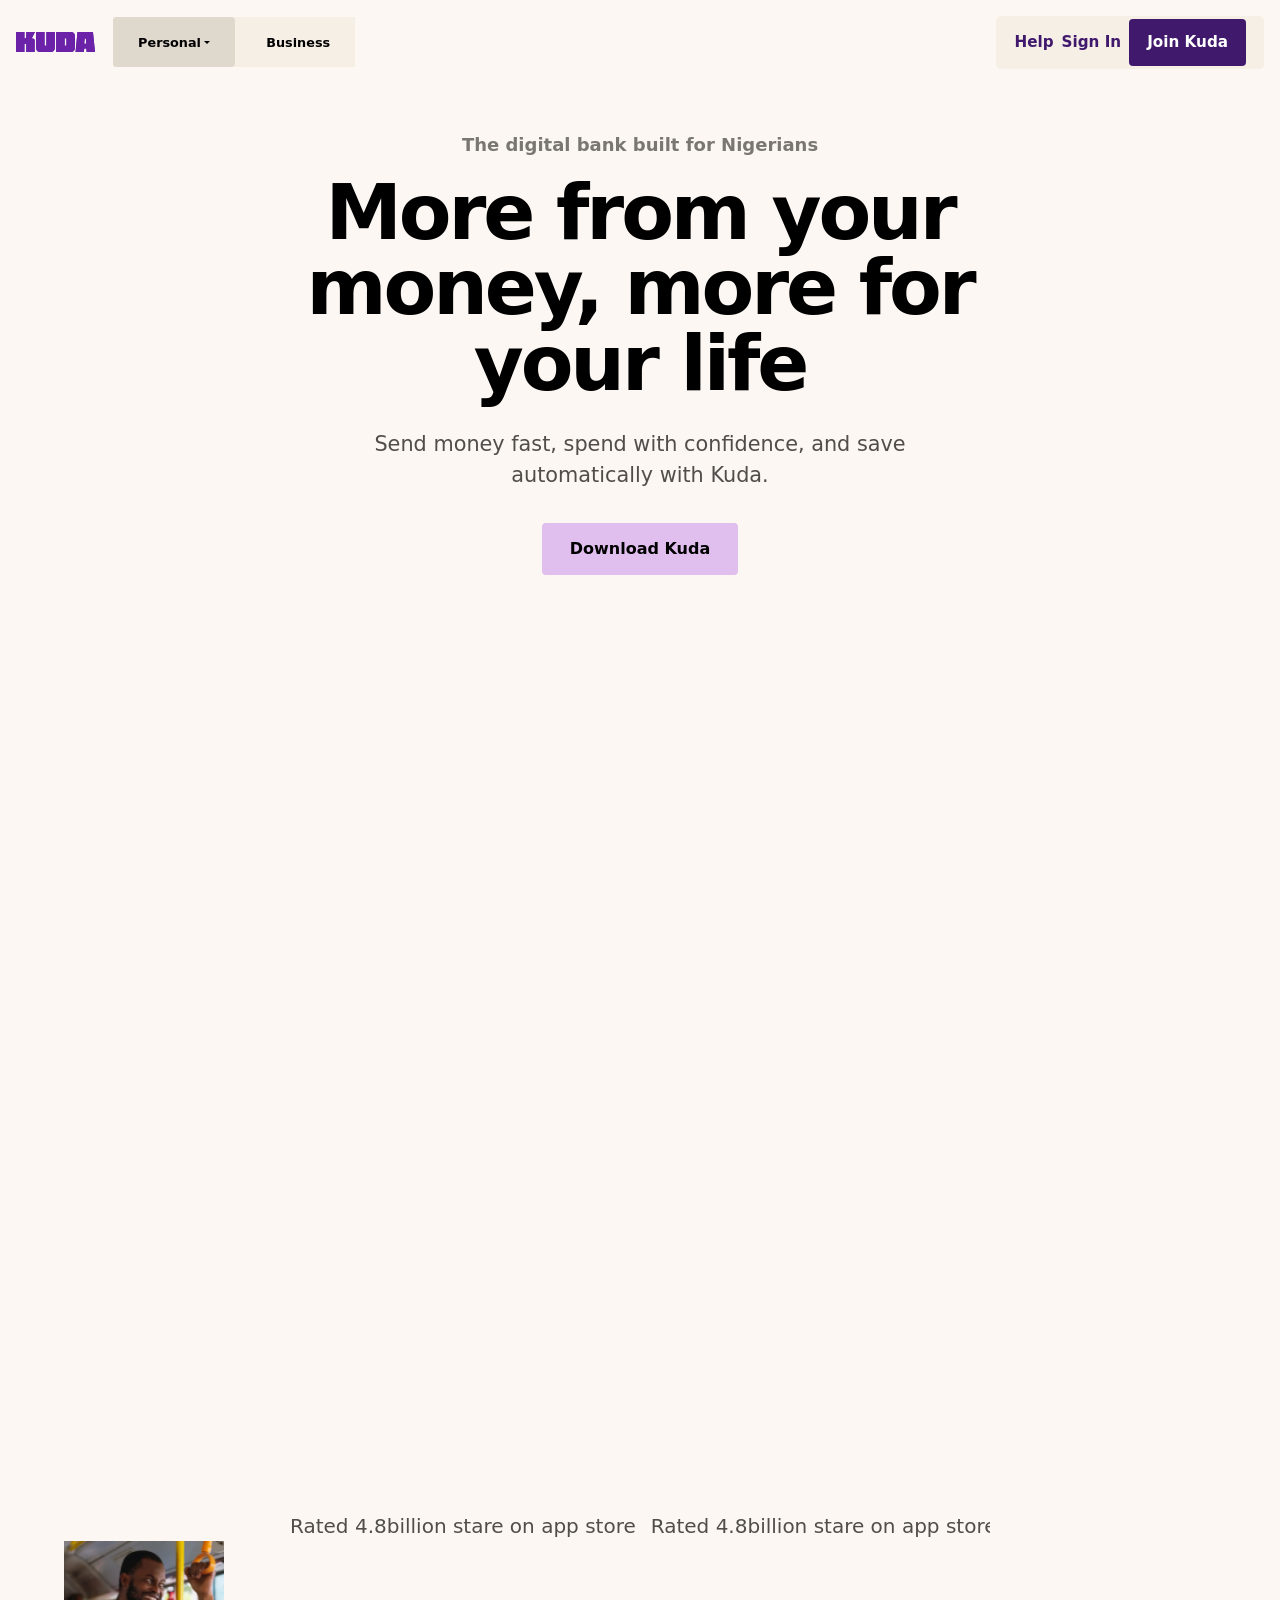
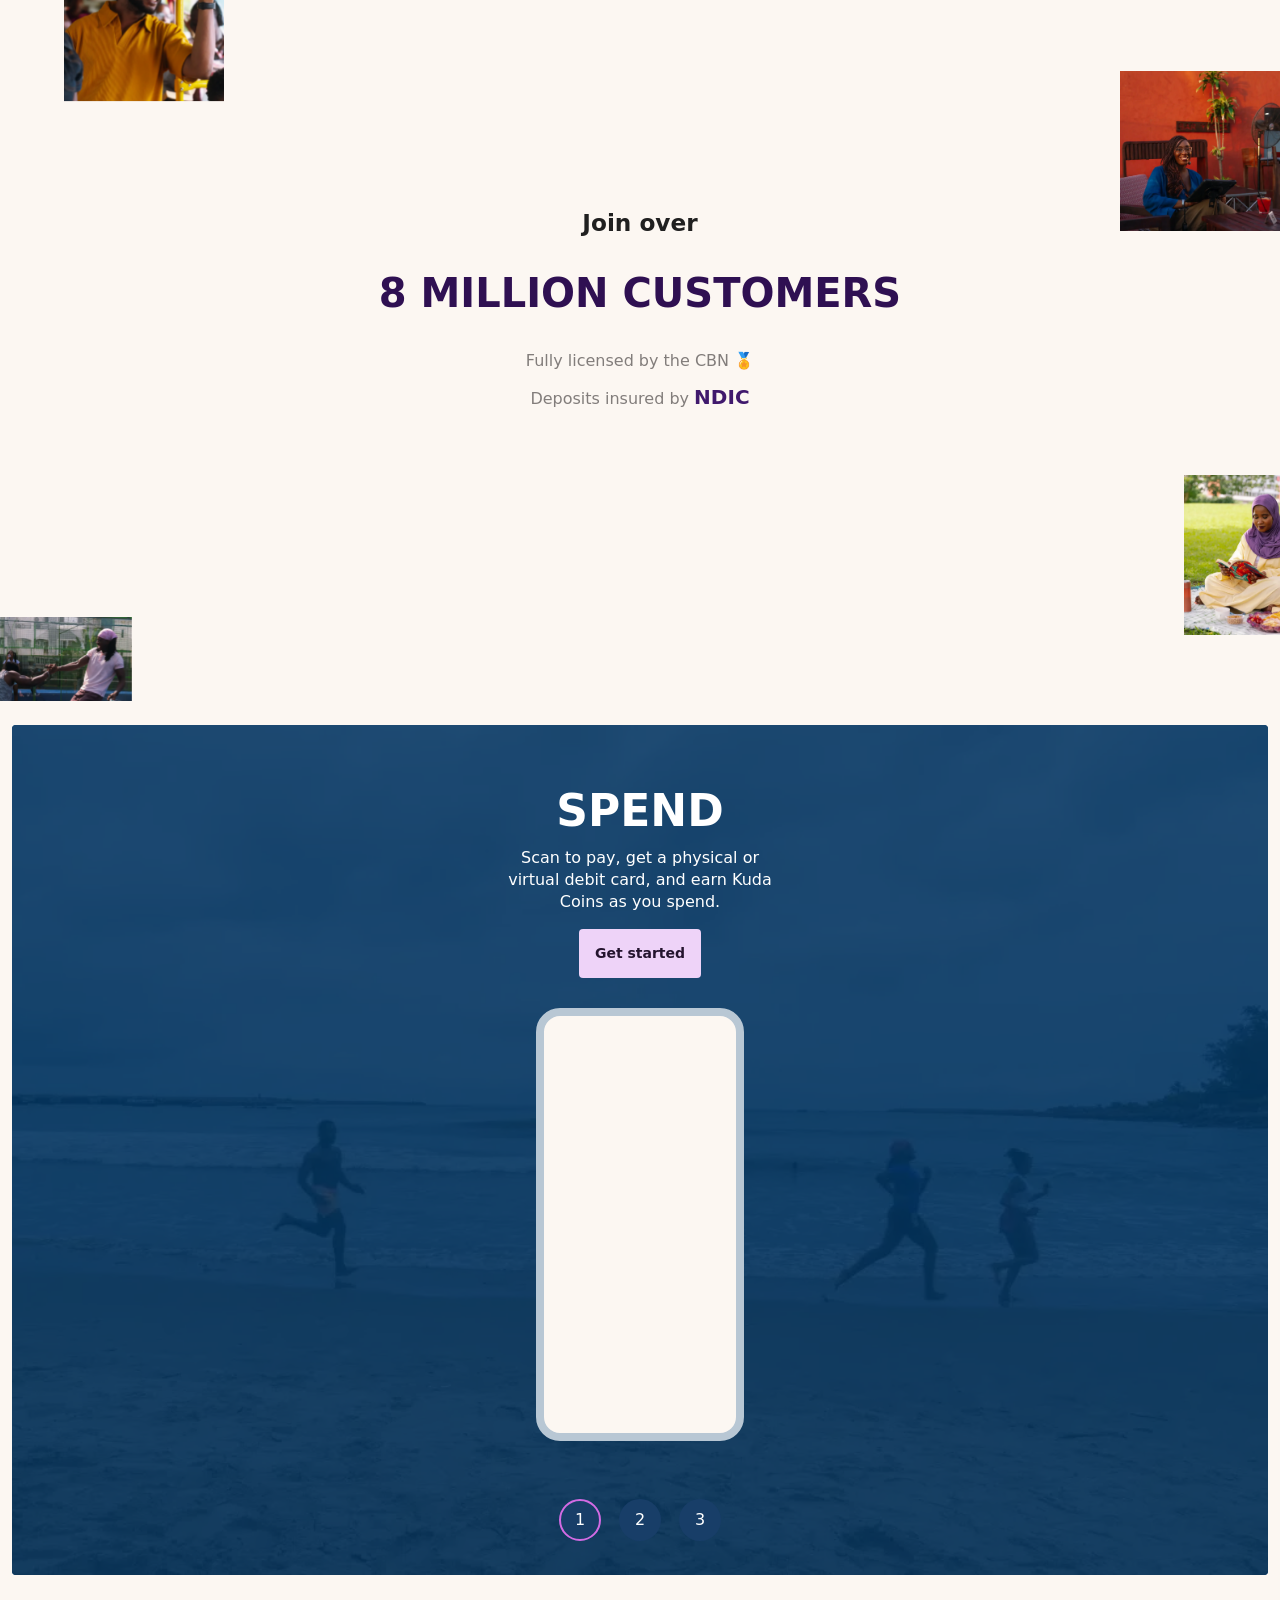
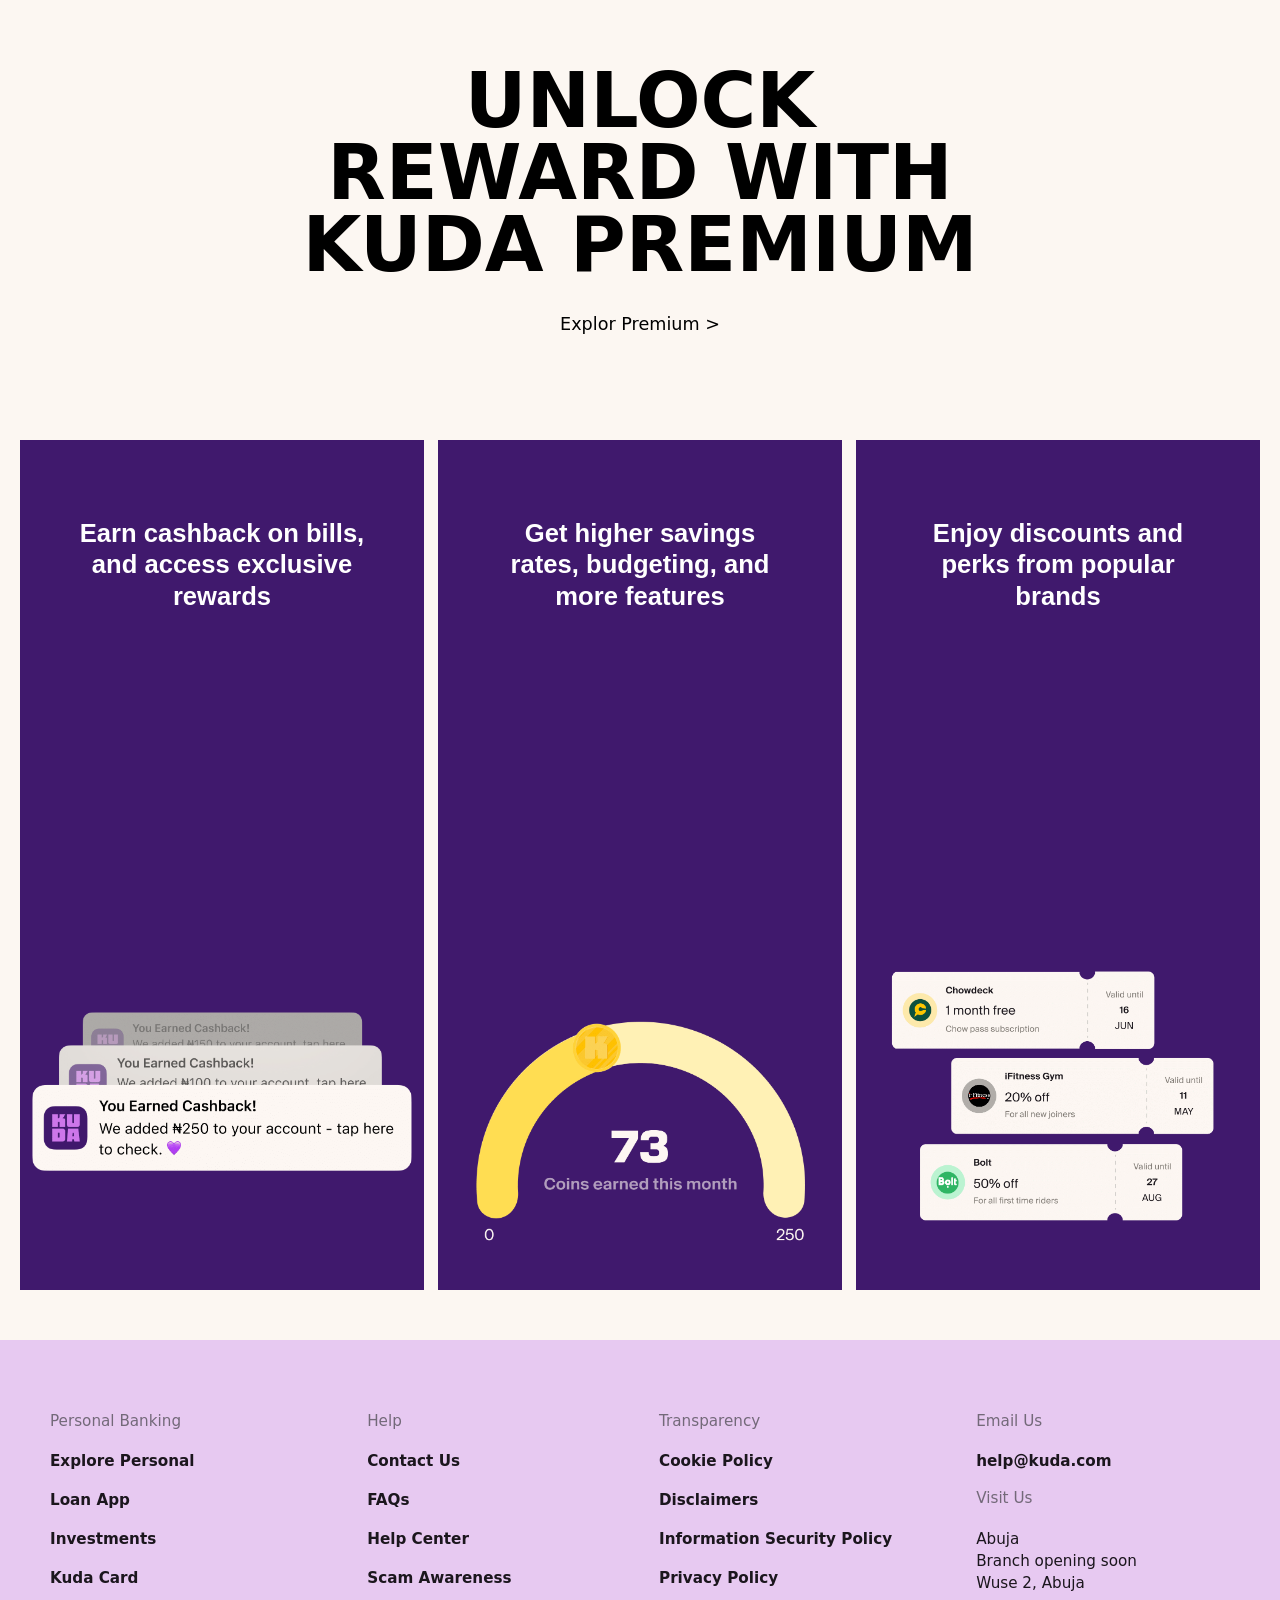
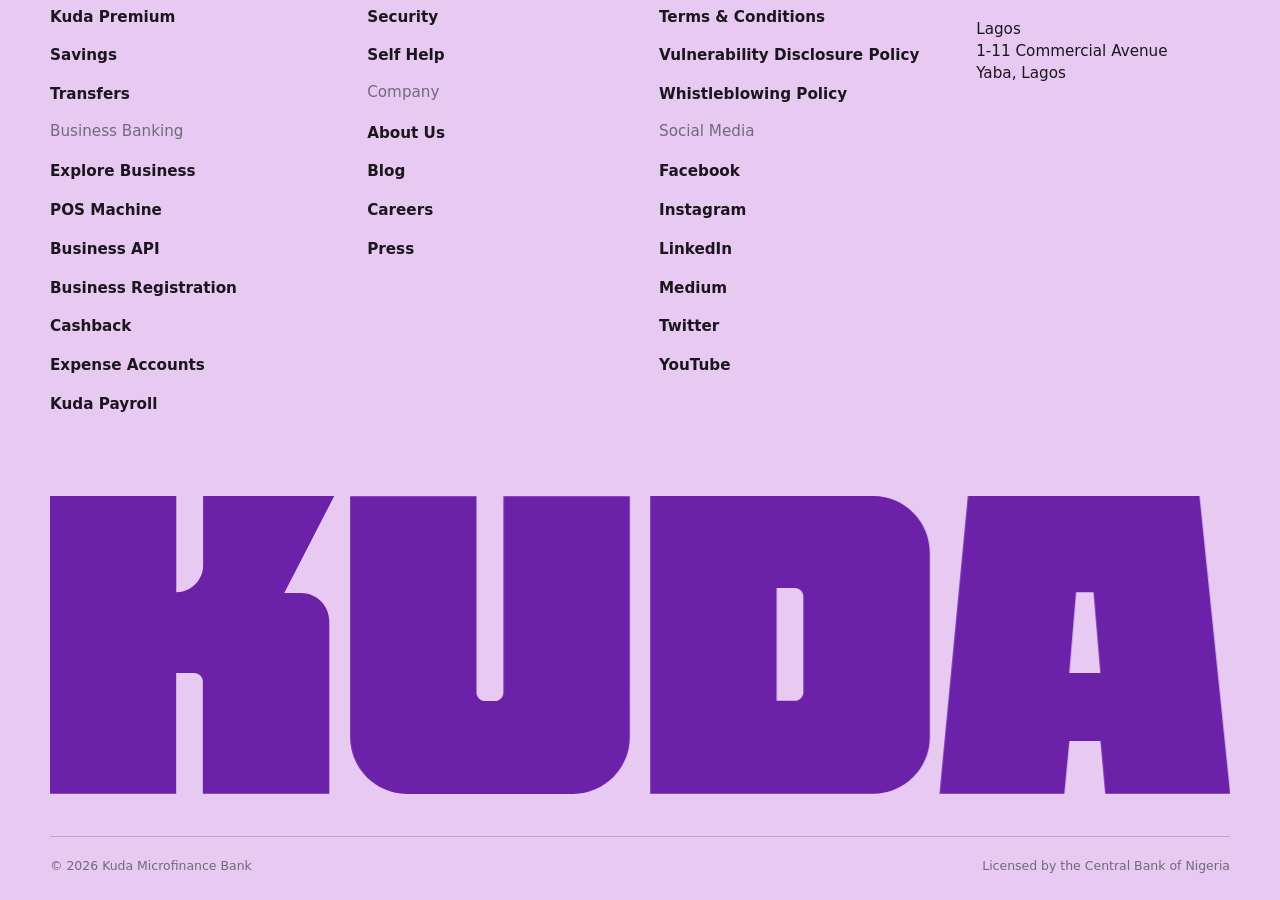
==== commit 1ffdedfe: "cool stuff" ====
--- a/index.html
+++ b/index.html
@@ -264,8 +264,8 @@
         </div>
         <div class="footer-bottom"><span>© 2026 Kuda Microfinance Bank</span><span>Licensed by the Central Bank of
                 Nigeria</span></div>
-        <div class="cookie-notice">By using this website you agree to our <a href="#">cookie policy</a>.<button
-                type="button">Dismiss</button></div>
+        <!-- <div class="cookie-notice">By using this website you agree to our <a href="#">cookie policy</a>.<button
+                type="button">Dismiss</button></div> -->
     </footer>
 
 
@@ -277,4 +277,11 @@
     integrity="sha384-FKyoEForCGlyvwx9Hj09JcYn3nv7wiPVlz7YYwJrWVcXK/BmnVDxM+D2scQbITxI"
     crossorigin="anonymous"></script>
 
-</html>+</html>
+
+<script>
+    let name = "Welcome to Marcus project";
+    alert(name);
+
+
+</script>
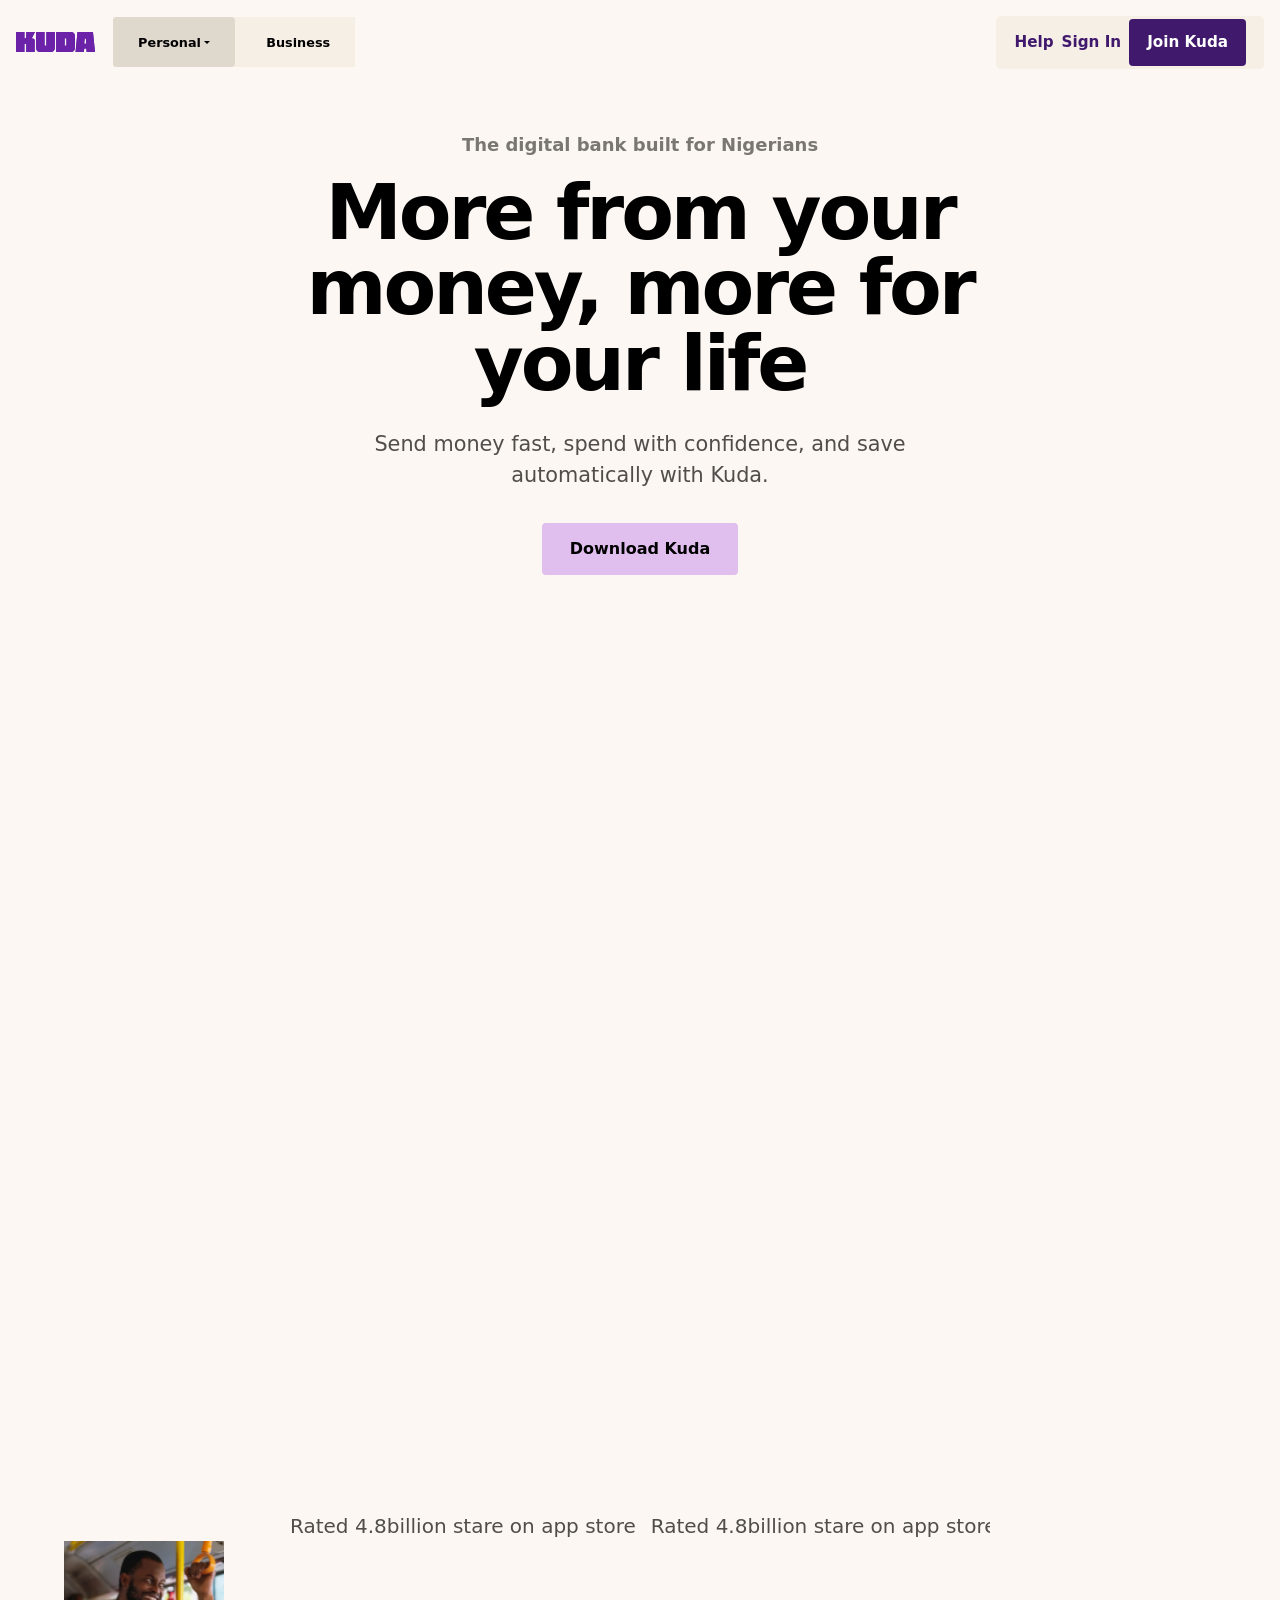
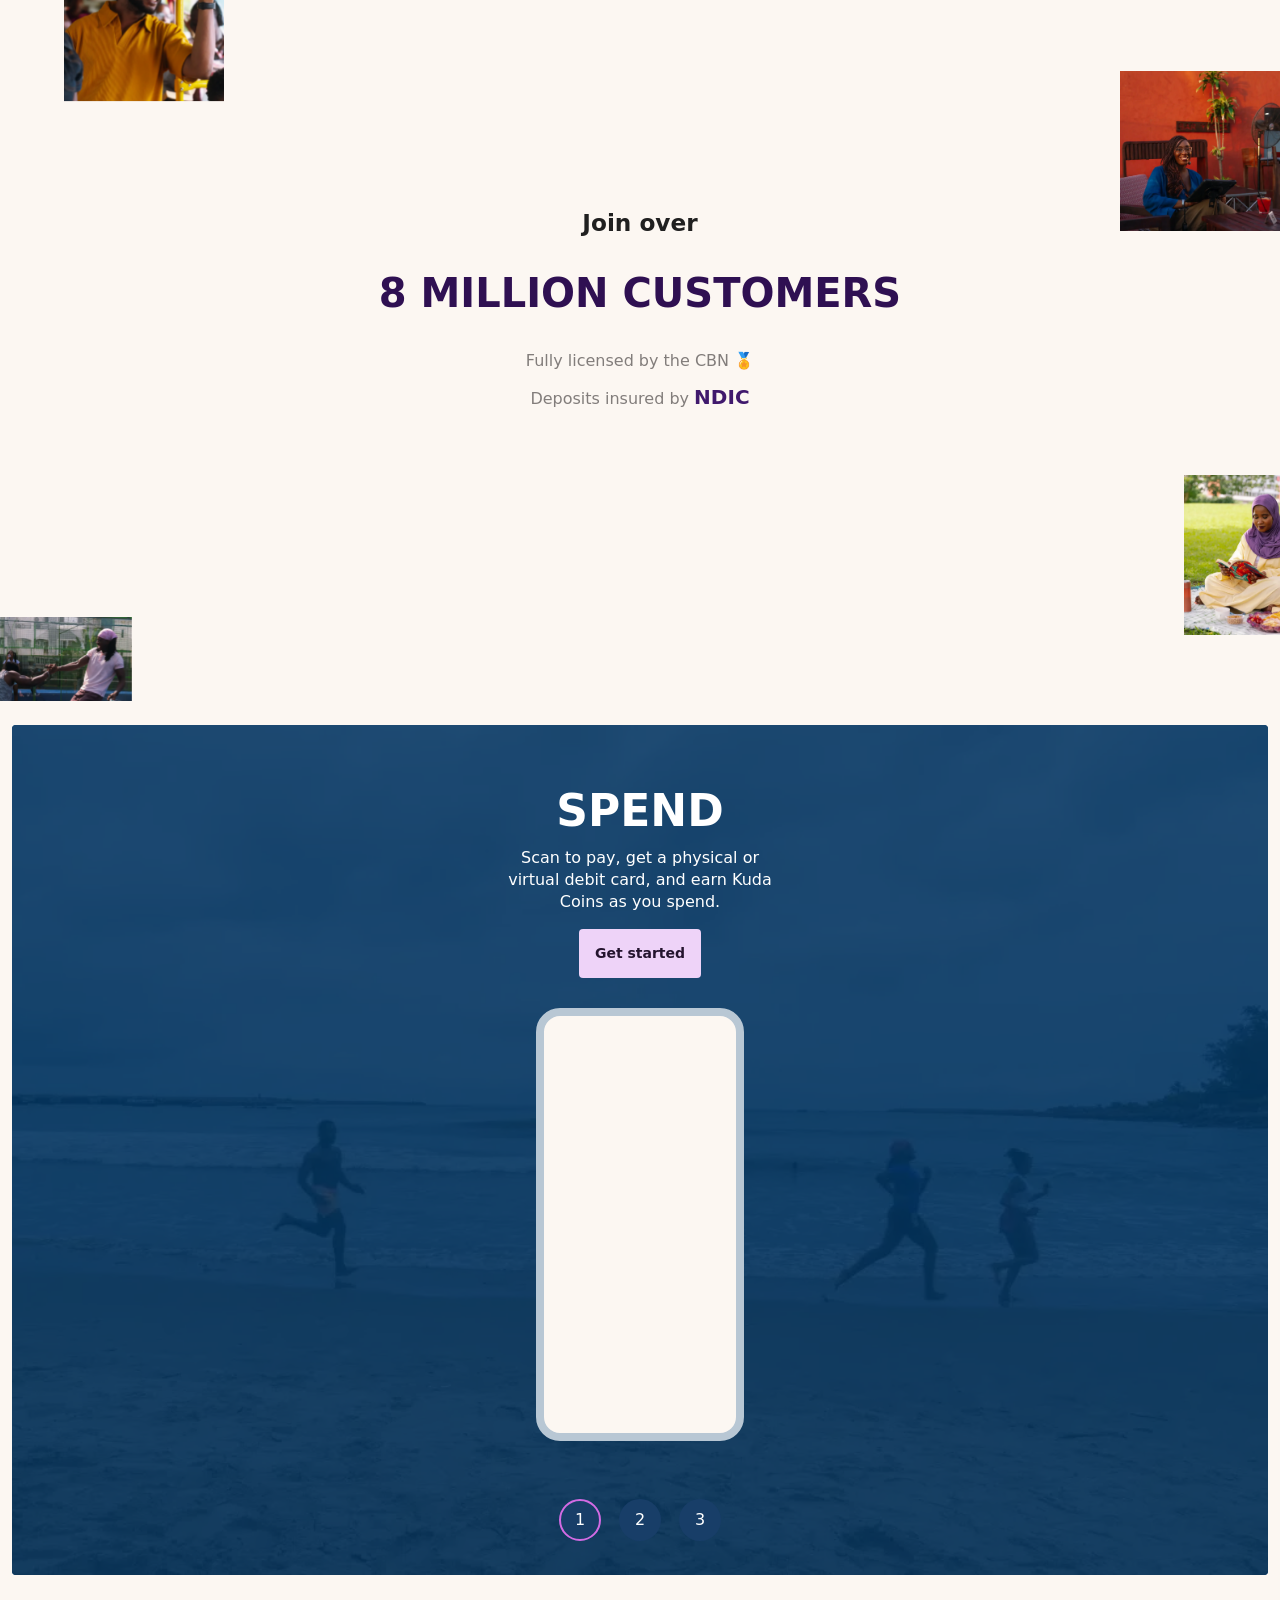
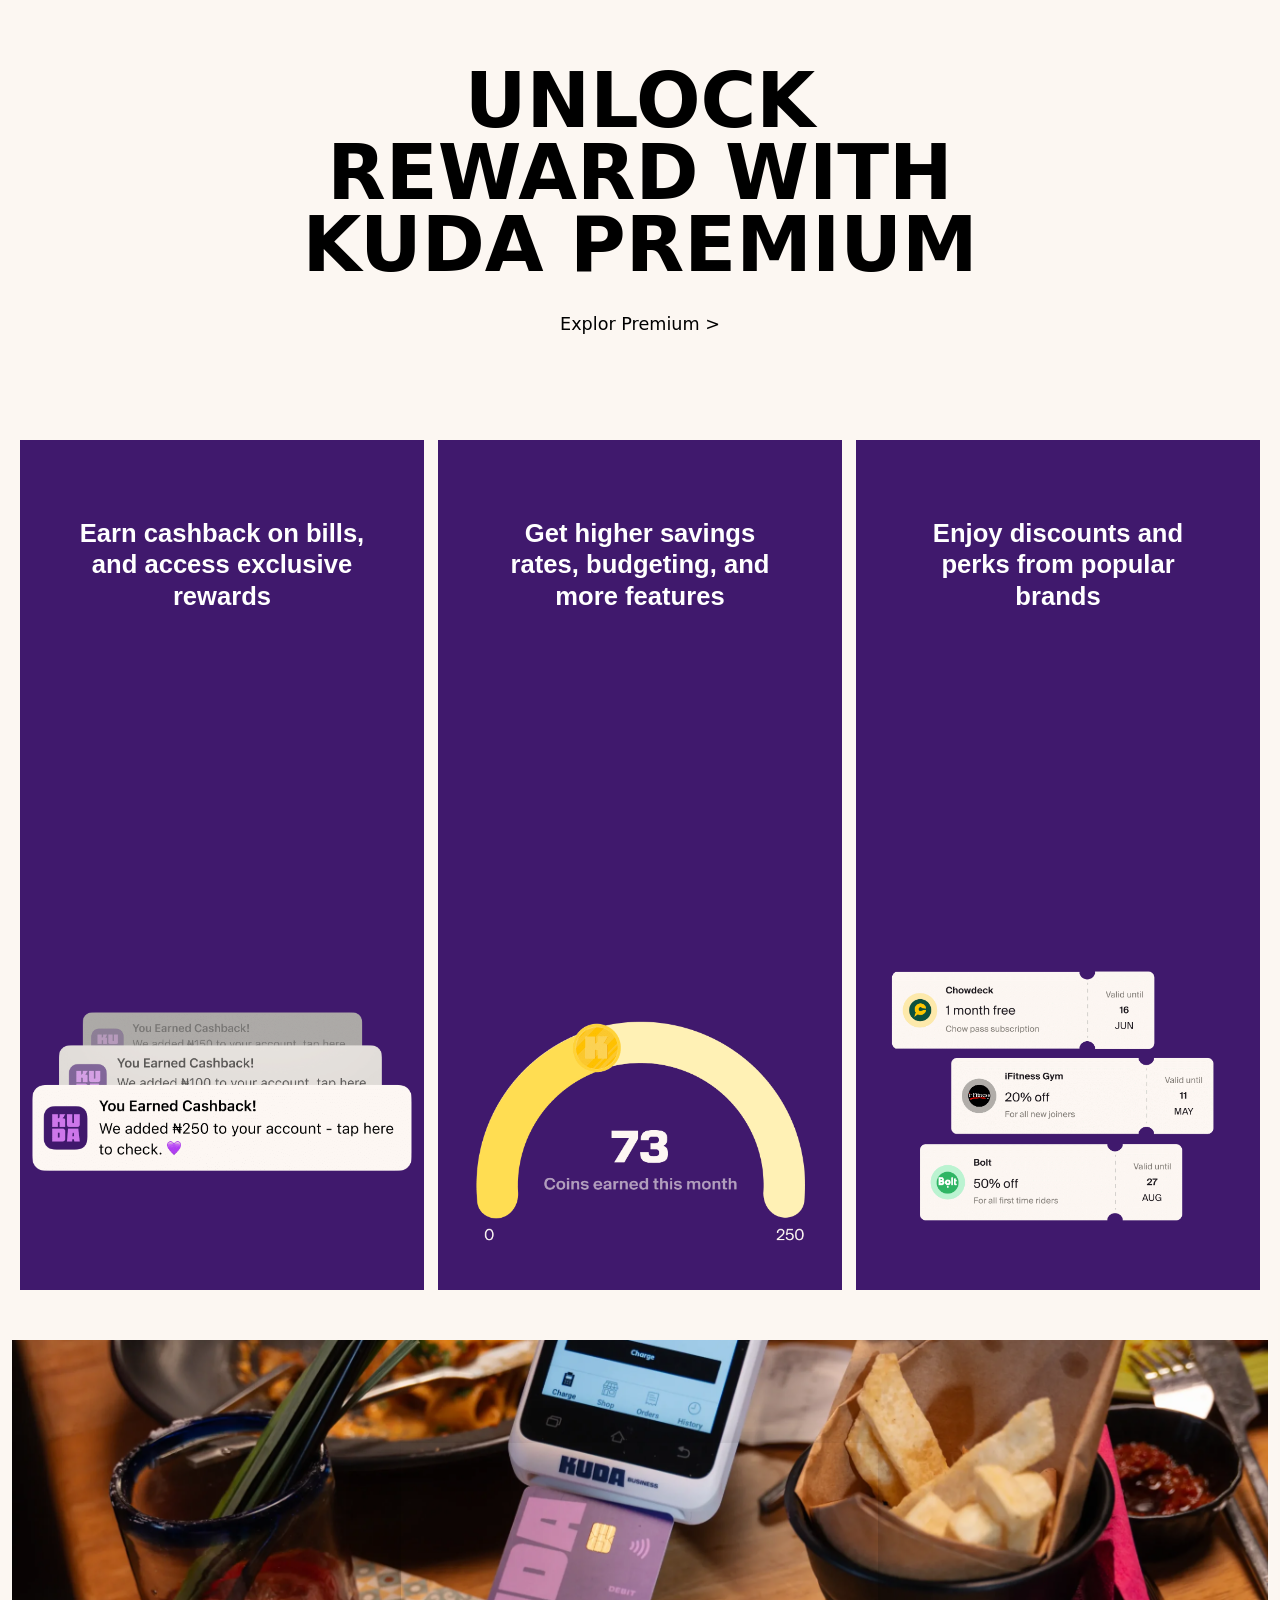
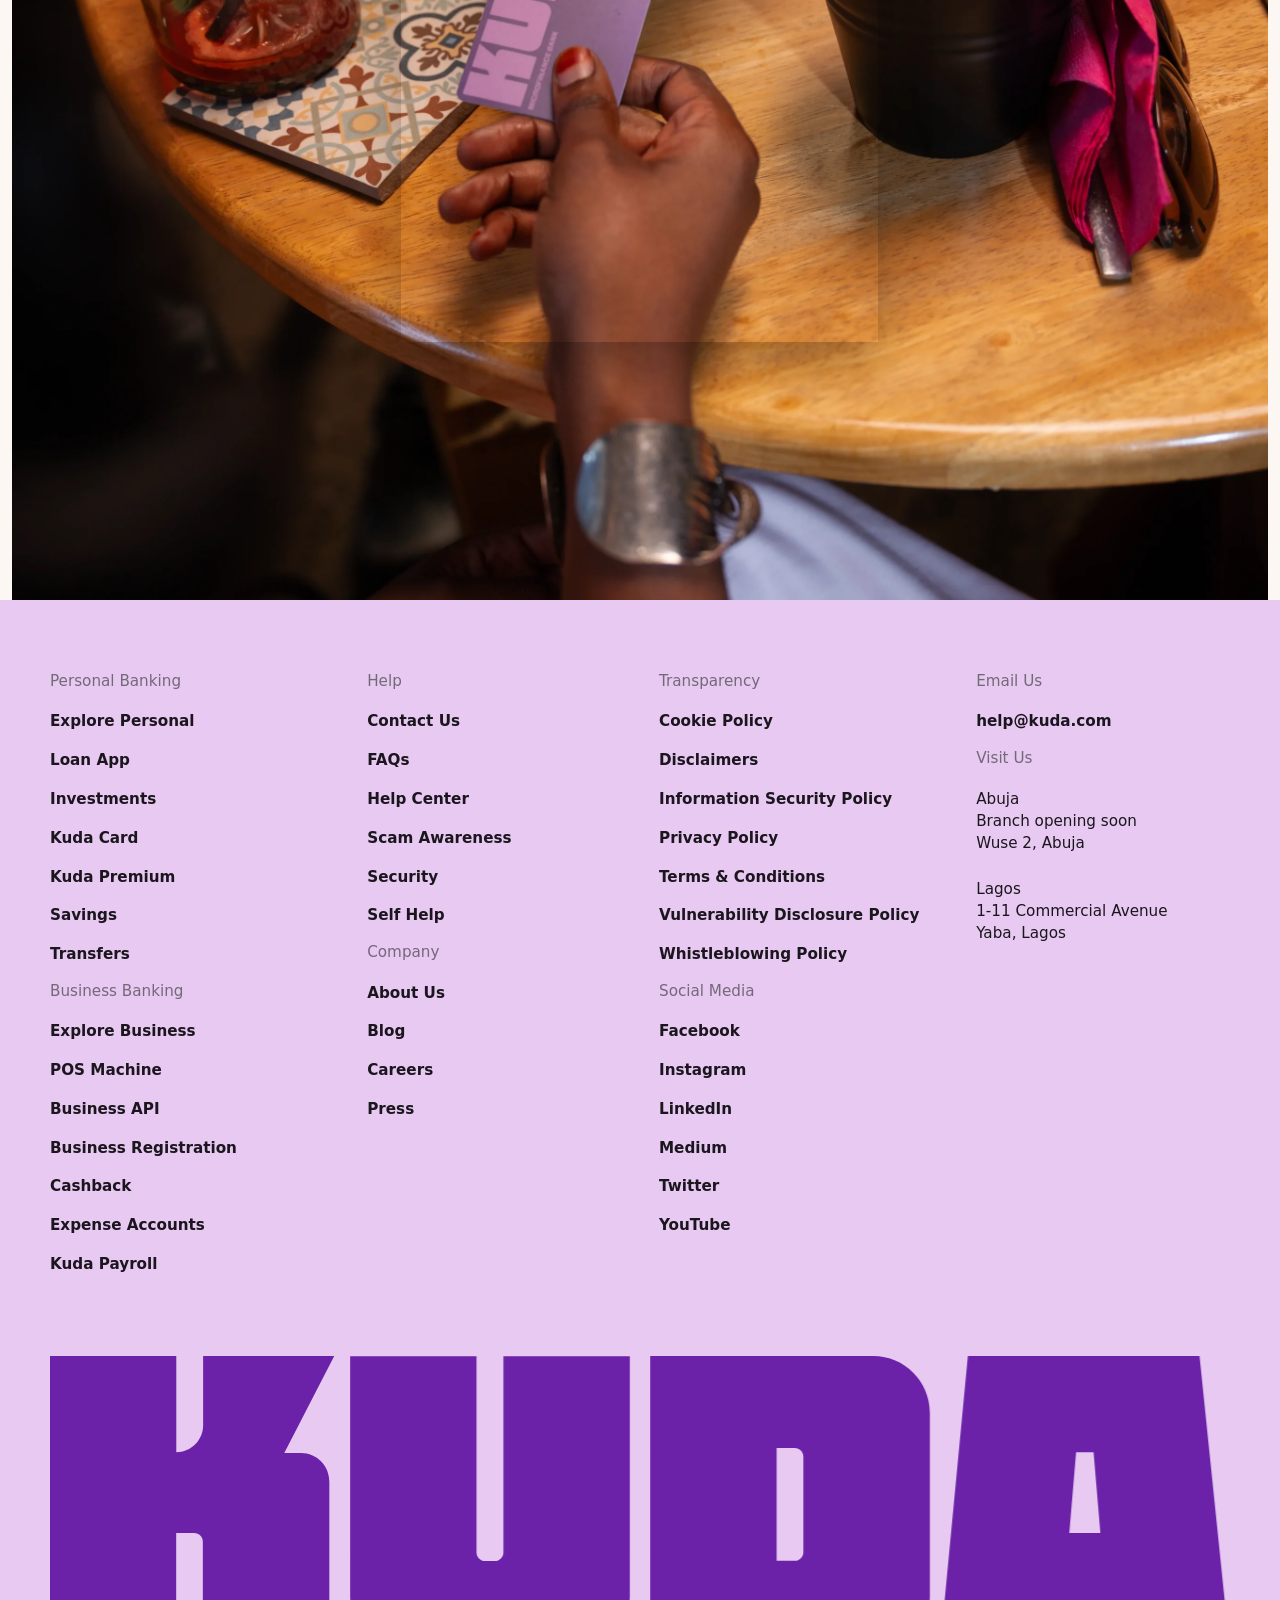
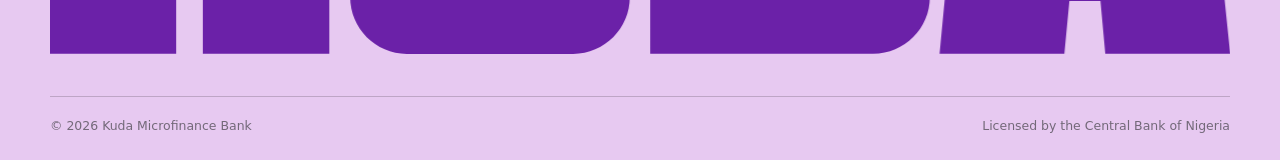
==== commit ffc1d3ad: "c s 2" ====
--- a/index.html
+++ b/index.html
@@ -204,6 +204,13 @@
     </section>
 
 
+    <!-- the 3rd background -->
+
+    <div class="backgroud-three">
+        <img src="asset/back4.webp" alt="">
+        <video src="asset/limit.mp4" loop autoplay muted playsinline></video>
+    </div>
+
 
     <!-- Footer navigation, legal links, cookie notice, and animated Kuda mark. -->
     <footer class="site-footer">
@@ -271,6 +278,7 @@
 
 
 
+
 </body>
 <!-- Bootstrap provides the interactive dropdown and offcanvas menu behavior. -->
 <script src="https://cdn.jsdelivr.net/npm/bootstrap@5.3.8/dist/js/bootstrap.bundle.min.js"
@@ -280,8 +288,8 @@
 </html>
 
 <script>
-    let name = "Welcome to Marcus project";
-    alert(name);
+    // let name = "Welcome to Marcus project";
+    // alert(name);
 
 
 </script>
--- a/style.css
+++ b/style.css
@@ -769,6 +769,40 @@
     font-weight: 800;
 }
 
+.backgroud-three {
+    position: relative;
+    width: calc(100% - 24px);
+    height: clamp(520px, 72vw, 860px);
+    margin: 48px auto 0 !important;
+    overflow: hidden;
+    background: #17100f;
+}
+
+.backgroud-three>img,
+.backgroud-three>video {
+    position: absolute;
+    display: block;
+    object-fit: cover;
+}
+
+.backgroud-three>img {
+    inset: 0;
+    width: 100%;
+    height: 100%;
+    object-position: center center;
+}
+
+.backgroud-three>video {
+    top: 10%;
+    left: 50%;
+    z-index: 1;
+    width: min(50%, 620px);
+    height: 68%;
+    transform: translateX(-50%);
+    object-position: center;
+    box-shadow: 0 20px 48px rgba(0, 0, 0, 0.28);
+}
+
 @keyframes footer-column-in {
     to {
         opacity: 1;
@@ -803,6 +837,23 @@
 }
 
 @media (max-width: 700px) {
+    .backgroud-three {
+        width: calc(100% - 24px);
+        height: 560px;
+        margin-top: 32px !important;
+    }
+
+    .backgroud-three>img {
+        object-position: 58% center;
+    }
+
+    .backgroud-three>video {
+        top: 8%;
+        left: 50%;
+        width: 74%;
+        height: 52%;
+    }
+
     .section-heading {
         display: block;
     }
@@ -926,6 +977,12 @@
     .video-section {
         max-width: 1800px;
         height: 850px;
+    }
+
+    .backgroud-three>video {
+        top: 12%;
+        width: min(38%, 500px);
+        height: 58%;
     }
 
     .big-screen-slide {
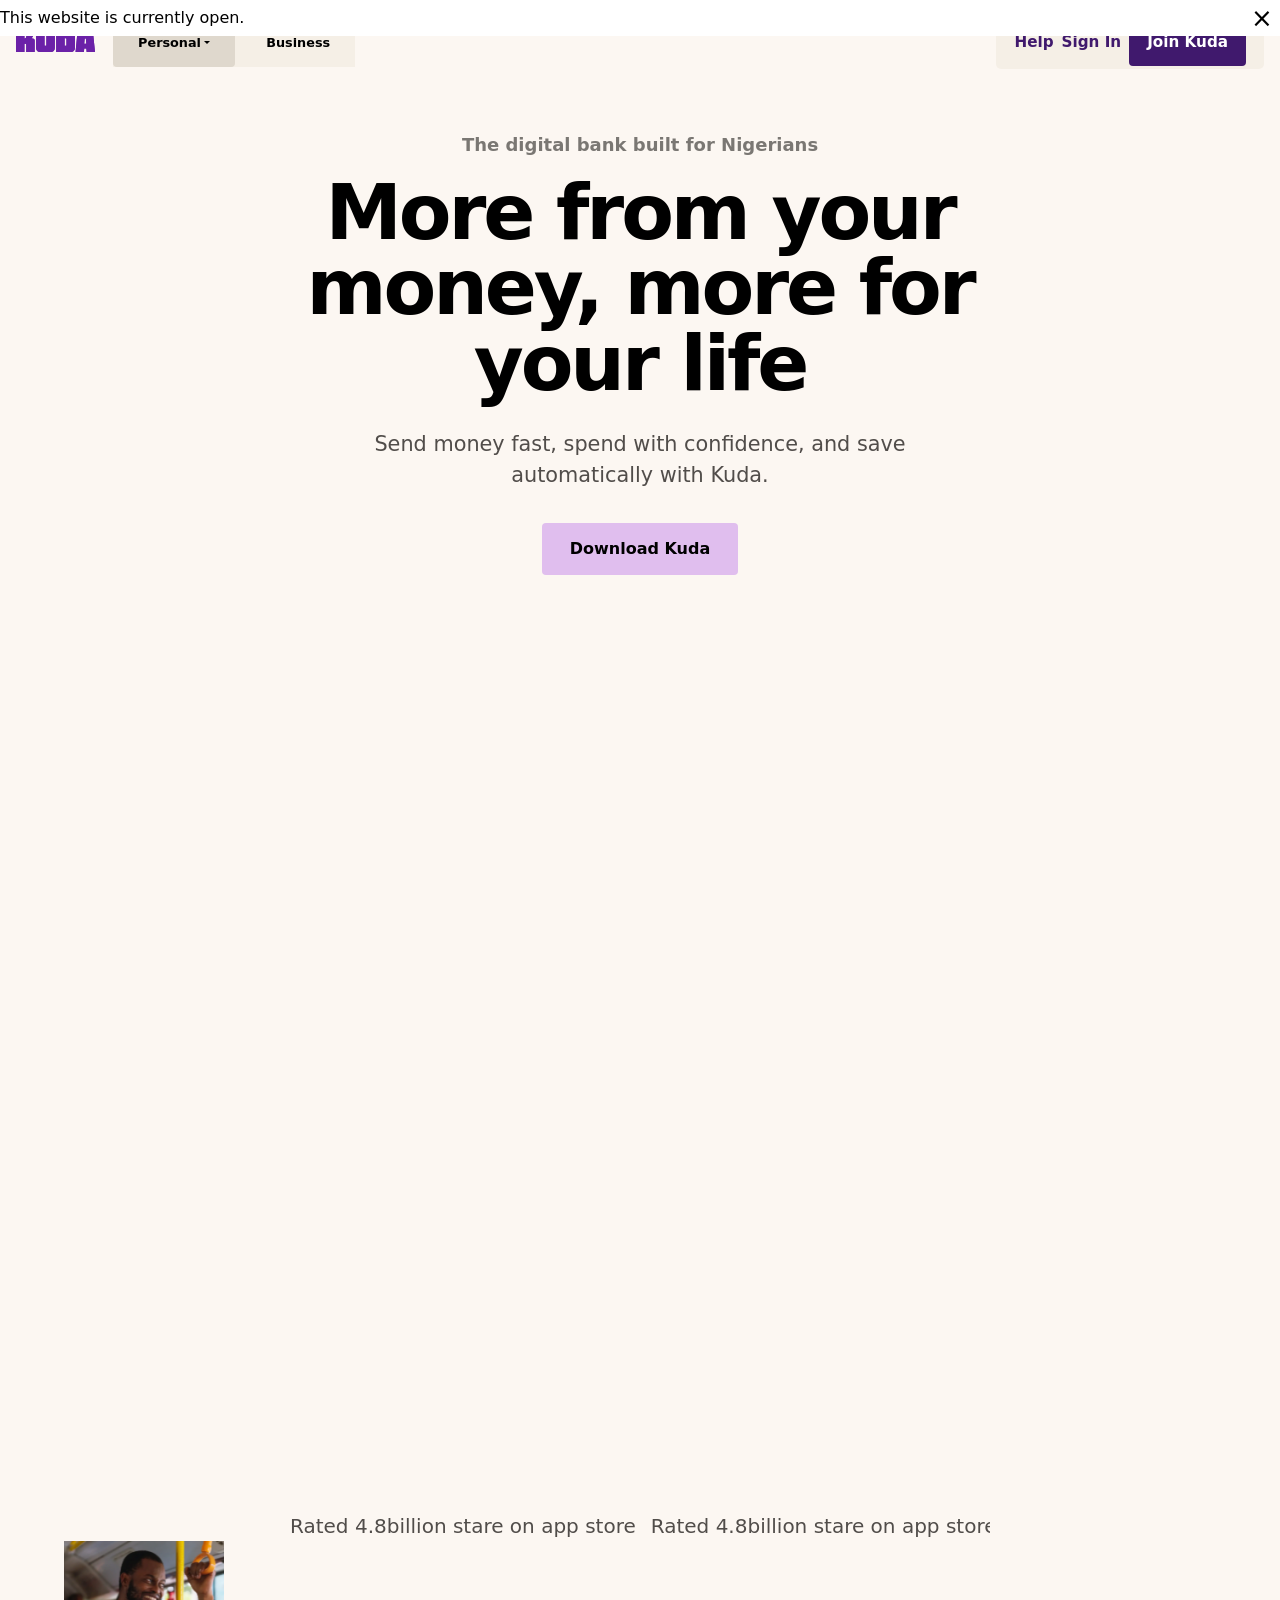
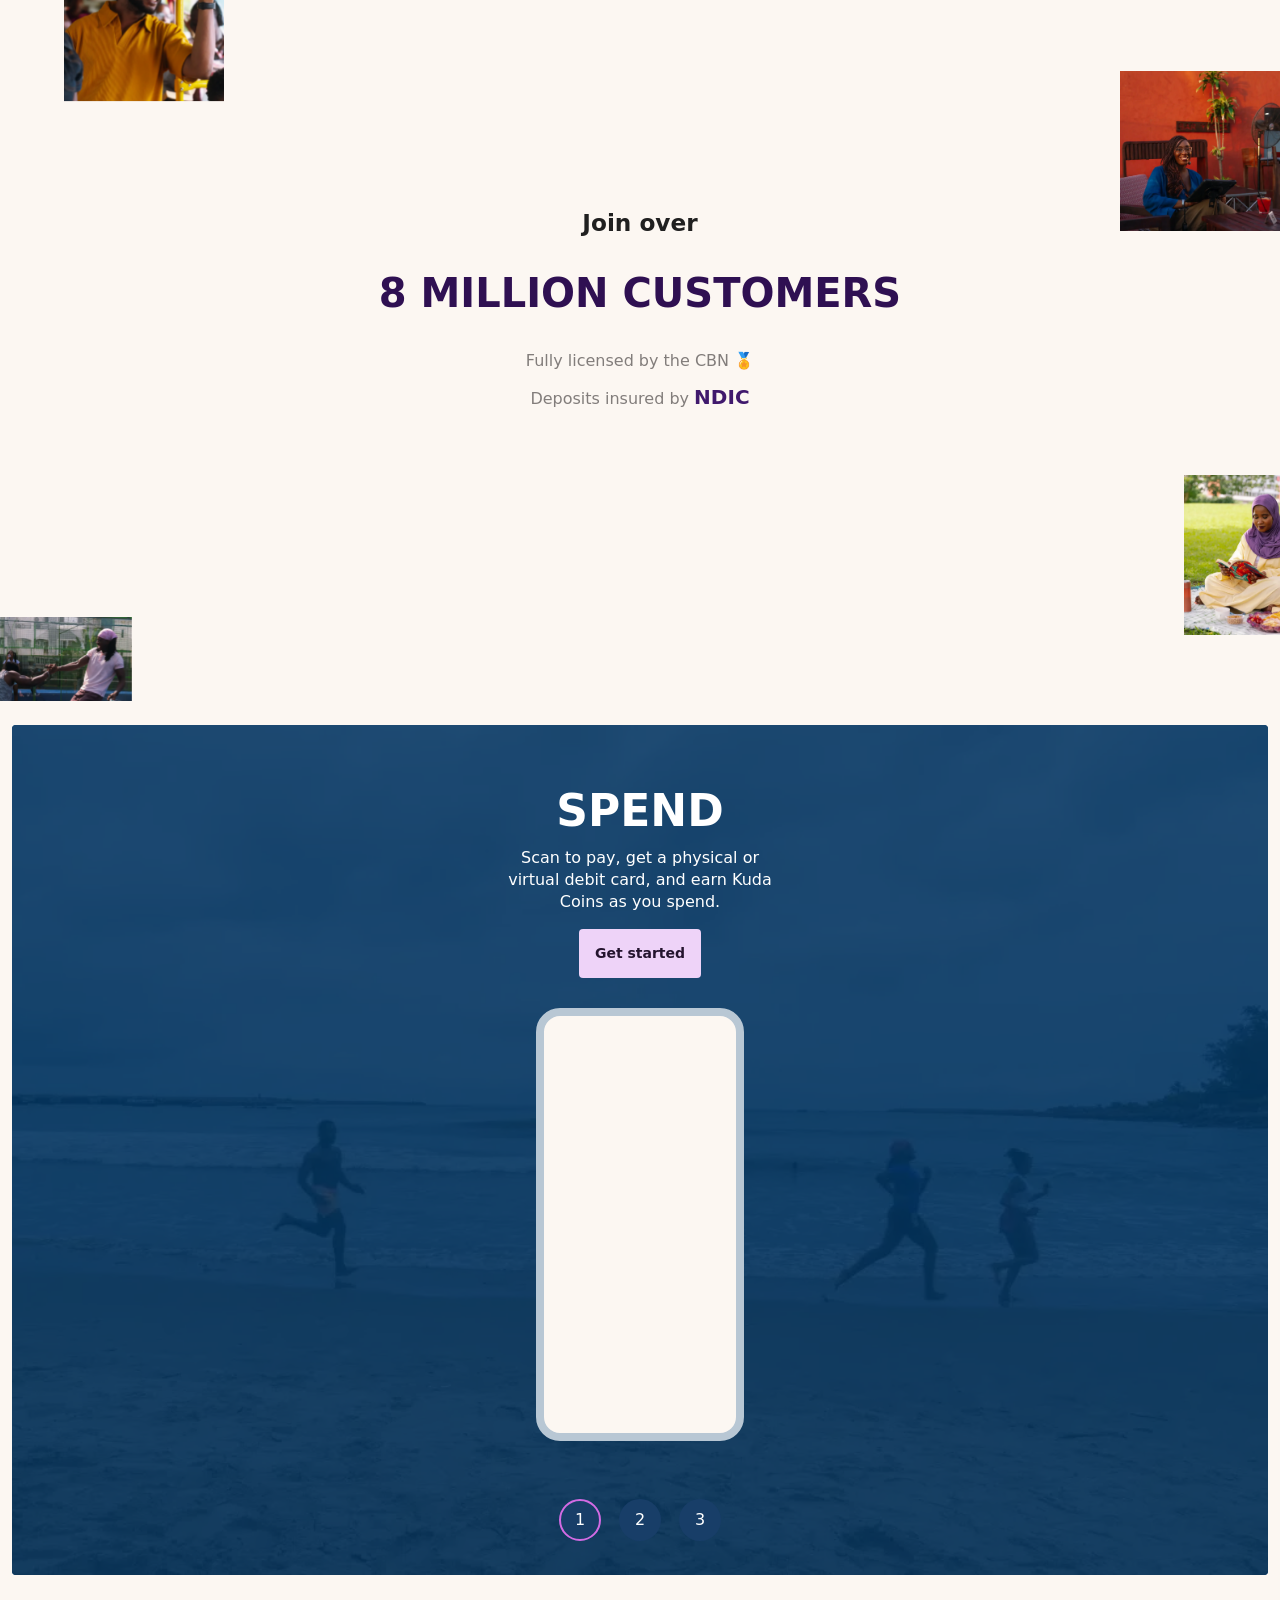
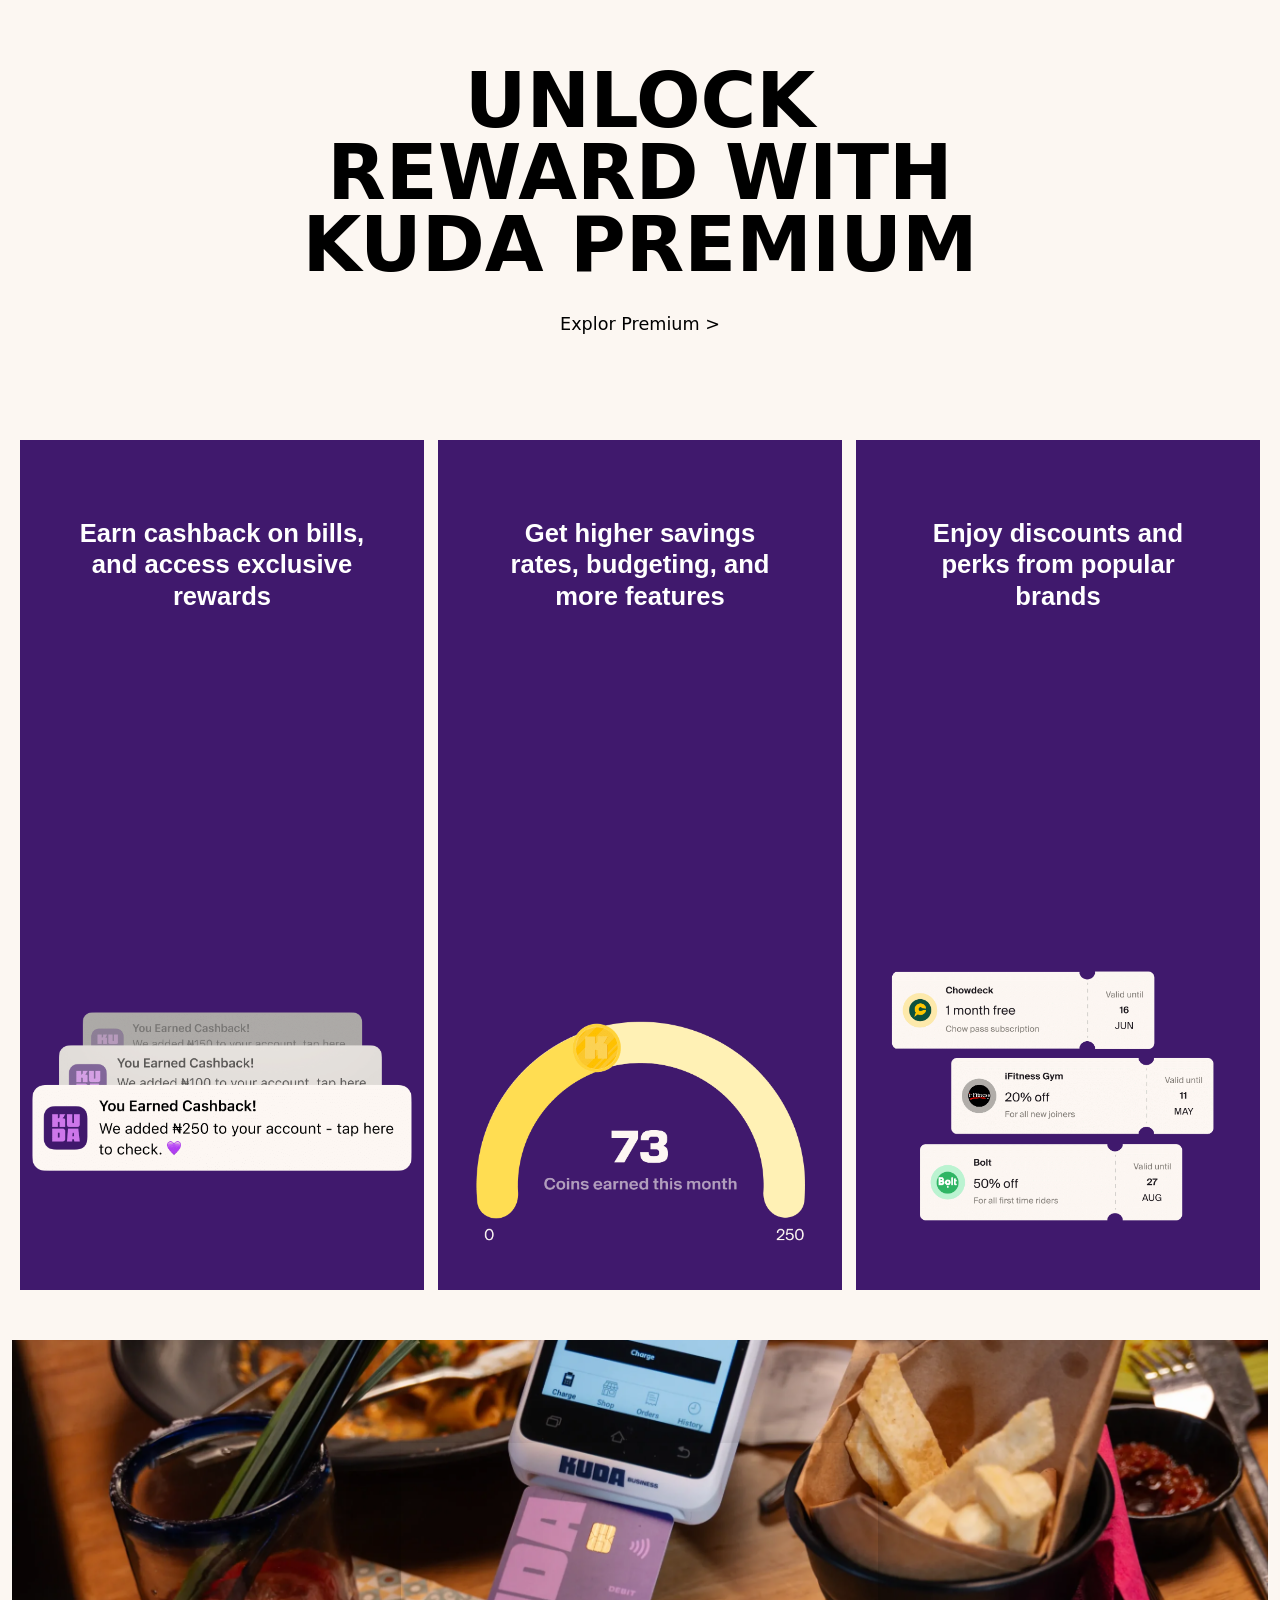
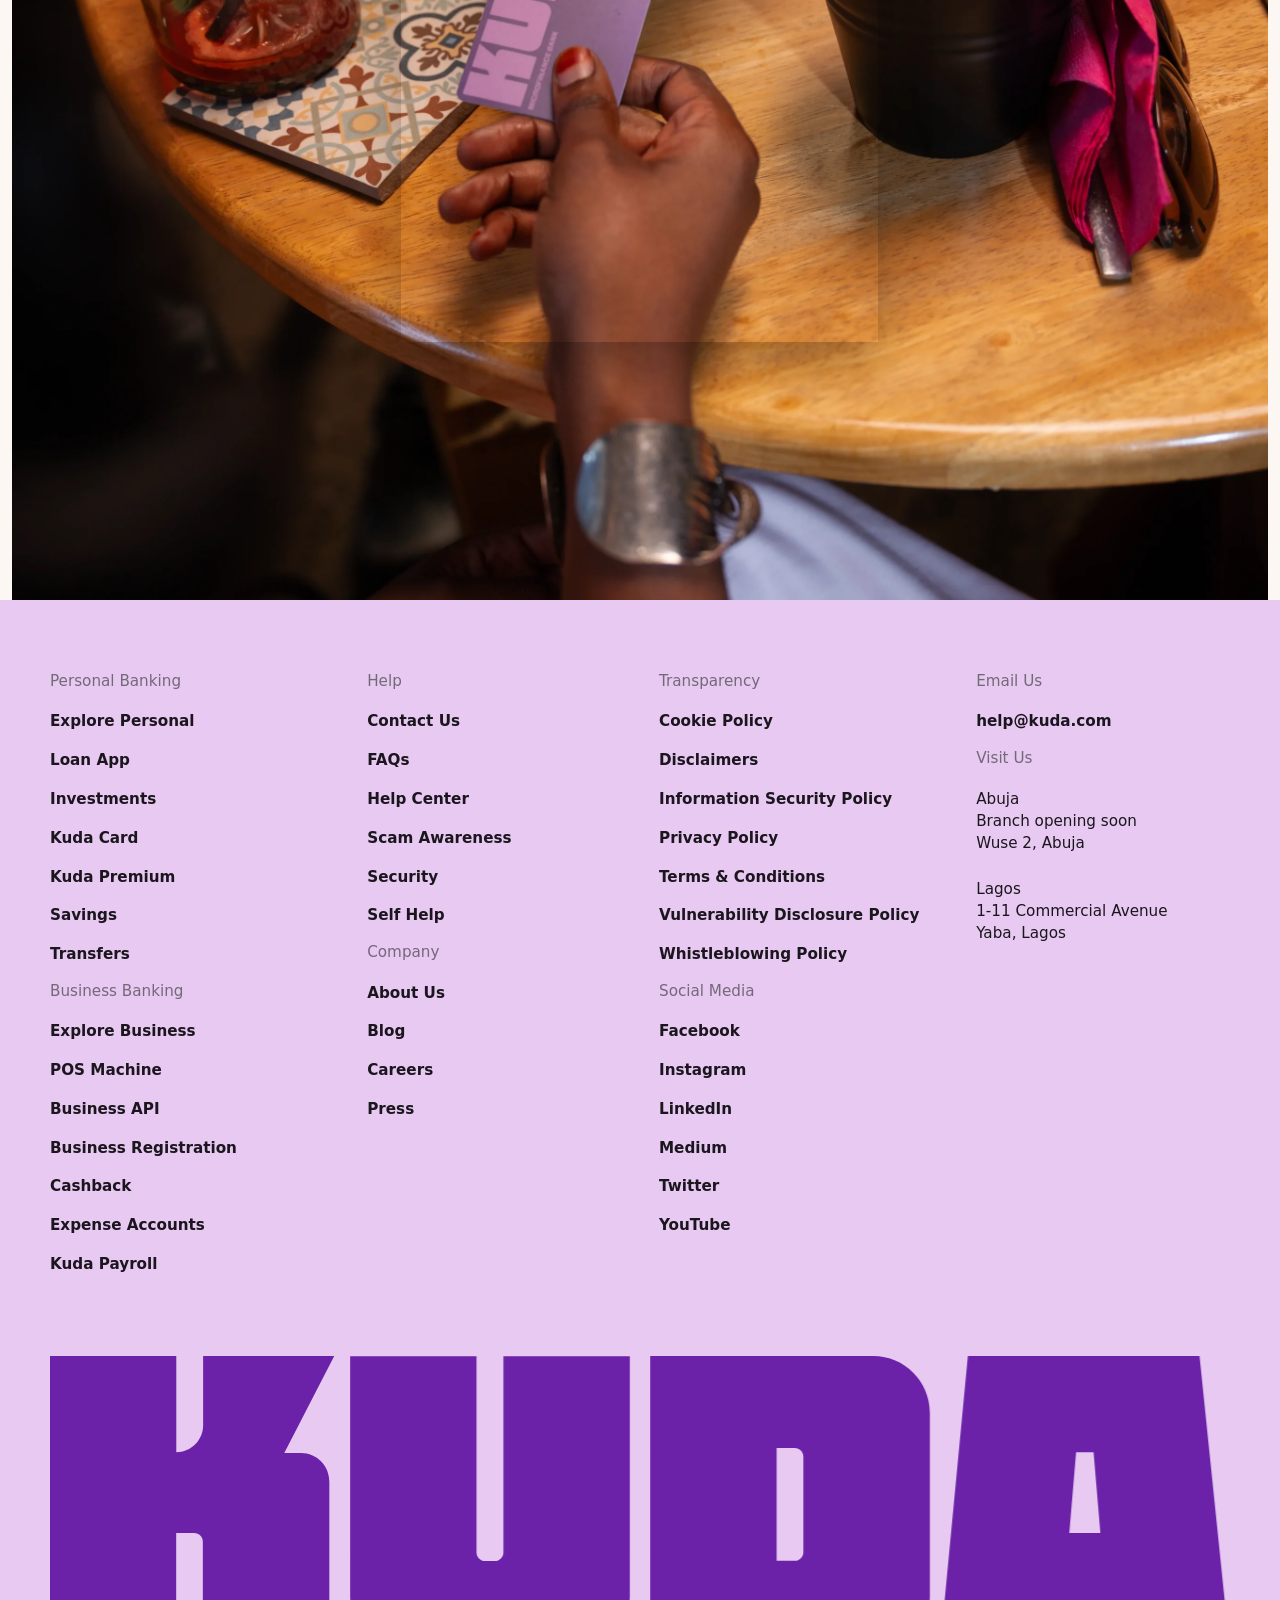
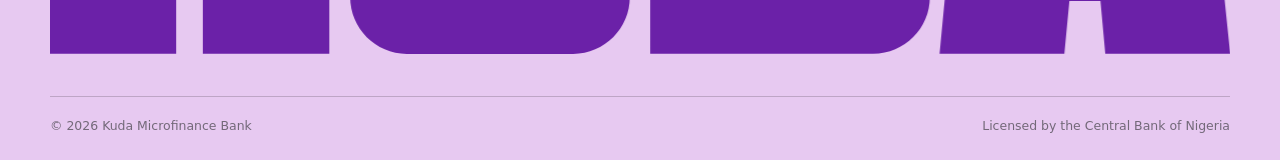
==== commit 50560aab: "git" ====
--- a/index.html
+++ b/index.html
@@ -16,6 +16,72 @@
         href="https://fonts.googleapis.com/css2?family=Boldonse&family=Roboto:ital,wght@0,100..900;1,100..900&display=swap"
         rel="stylesheet">
 </head>
+
+
+
+<div id="site-header" class="site-header">
+    <span>This website is currently open.</span>
+    <button onclick="closeHeader()" aria-label="Close notification">×</button>
+</div>
+
+
+<!-- notification header-nav -->
+
+<style>
+    .site-header {
+        position: fixed;
+        inset: 0 0 auto 0;
+        display: flex;
+        align-items: center;
+        justify-content: space-between;
+        gap: 16px;
+        padding: 12px 20px;
+        background: white;
+        color: black;
+        font: 500 16px/1.4 system-ui, sans-serif;
+        z-index: 1000;
+    }
+
+    .site-header button {
+        flex: 0 0 auto;
+        width: 36px;
+        height: 36px;
+        border: 0;
+        border-radius: 50%;
+        background: transparent;
+        color: inherit;
+        font-size: 26px;
+        cursor: pointer;
+    }
+
+    .site-header button:hover,
+    .site-header button:focus-visible {
+        background:rgba(255, 255, 255, 0.16);
+    }
+
+    @media (max-width: 480px) {
+        .site-header {
+            align-items: flex-start;
+            padding: 10px 14px;
+            gap: 8px;
+            font-size: 14px;
+        }
+
+        .site-header button {
+            width: 32px;
+            height: 32px;
+            font-size: 23px;
+        }
+    }
+</style>
+
+<script>
+    function closeHeader() {
+        document.getElementById("site-header").remove();
+    }
+</script>
+
+<!-- the stop -->
 
 <body>
     <!-- Main navigation: account switching, desktop links, and mobile menu. -->
